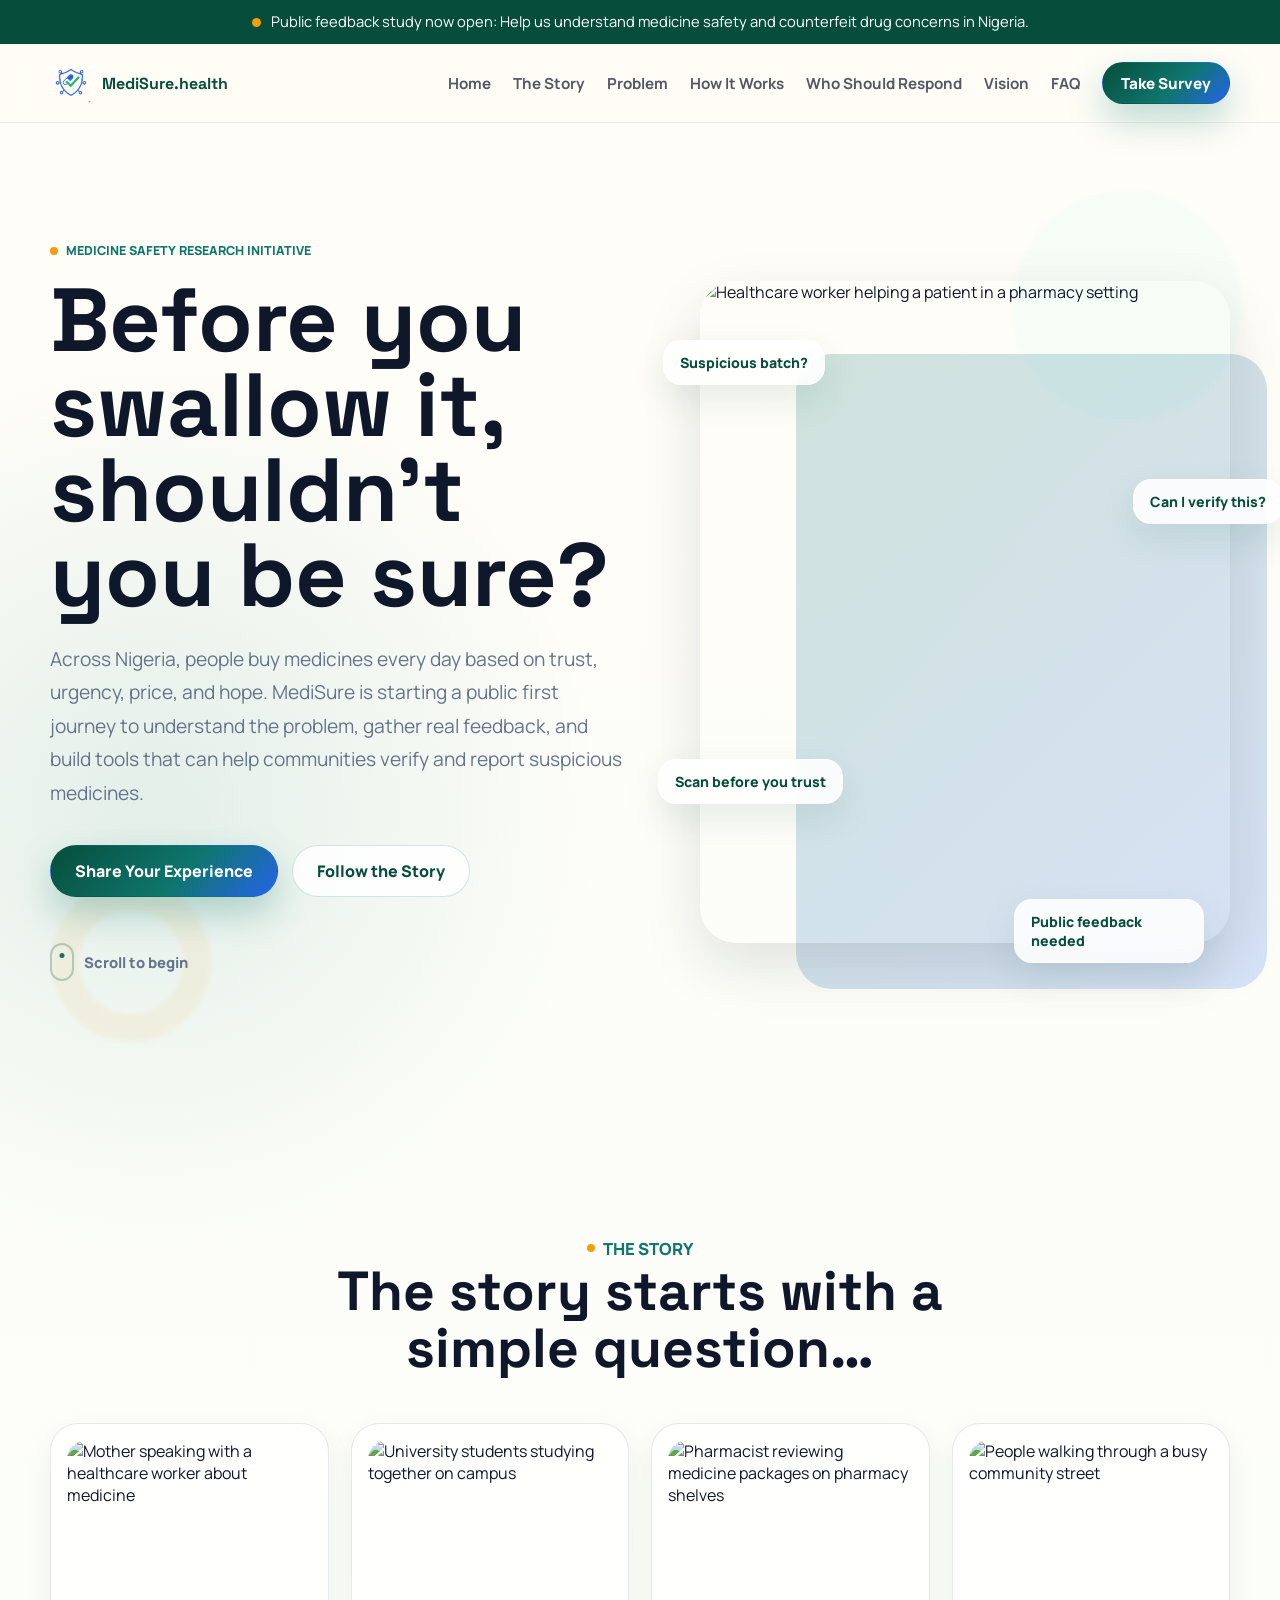
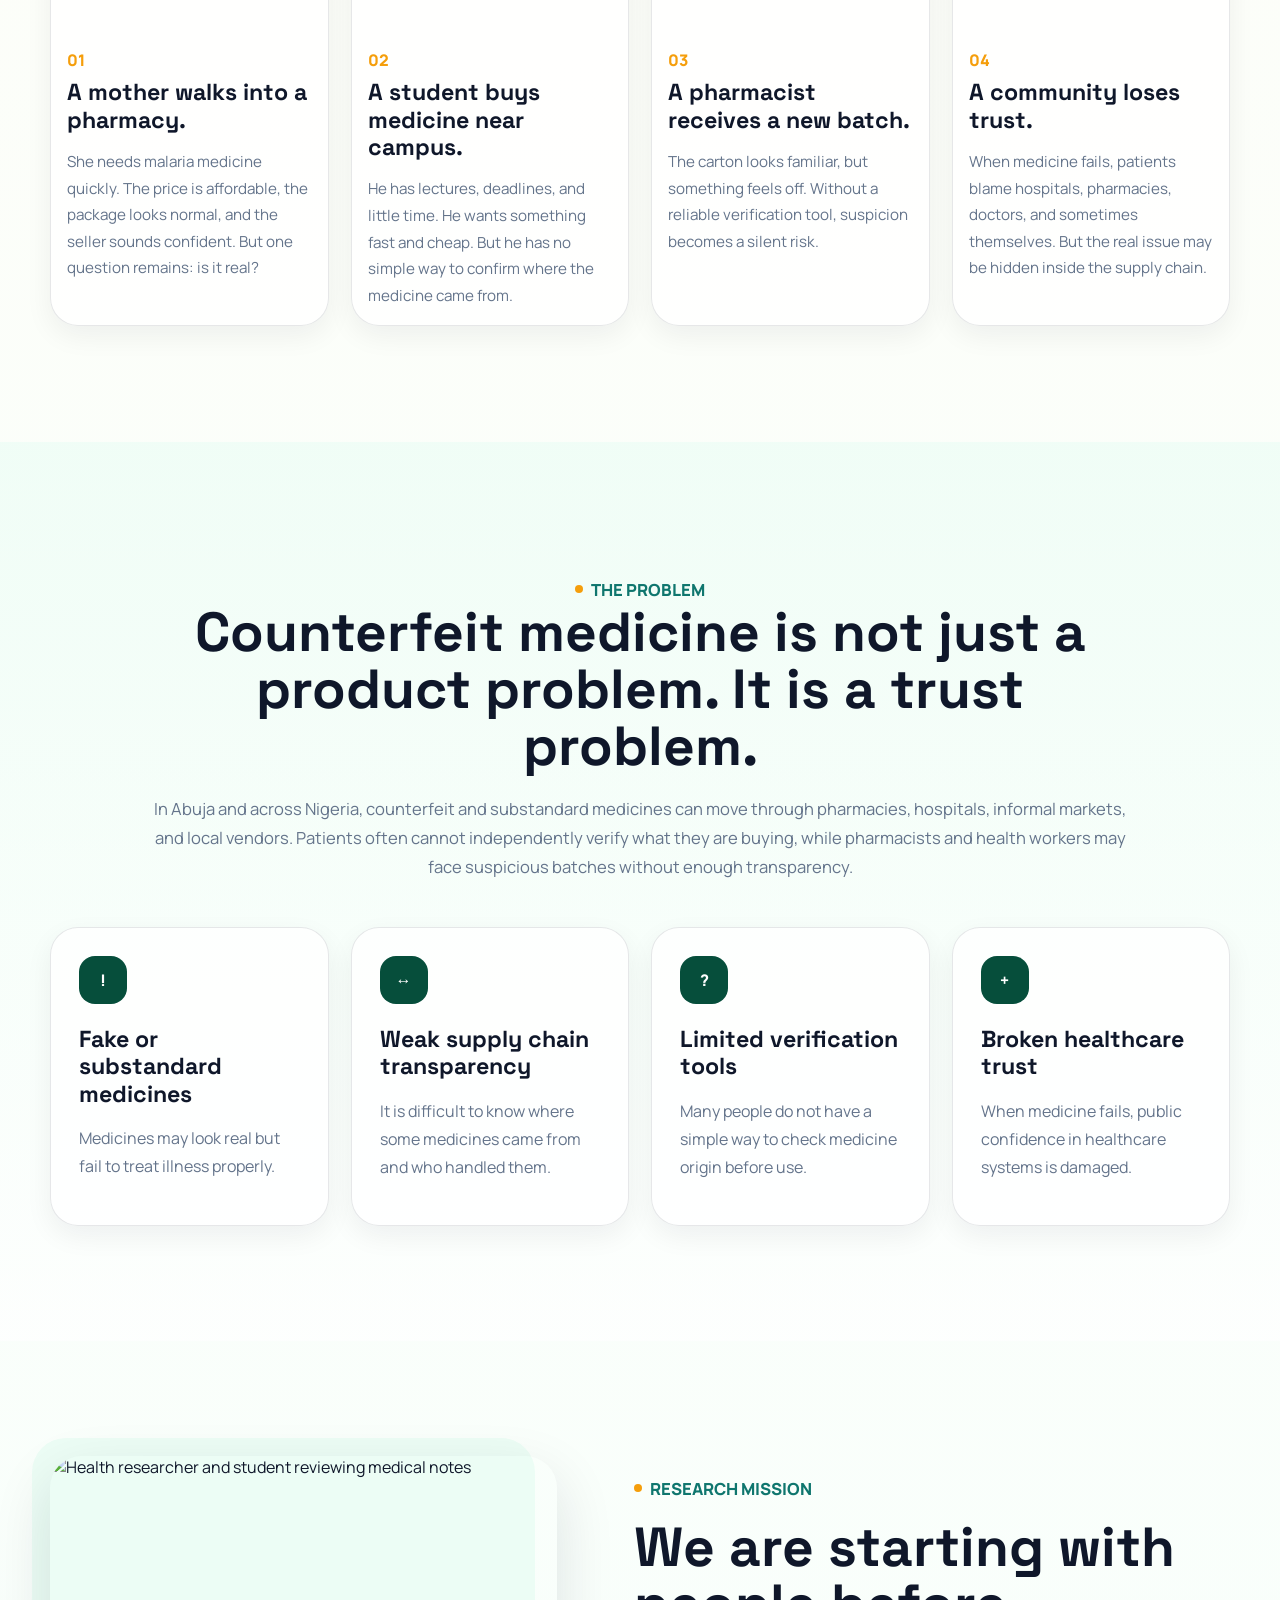
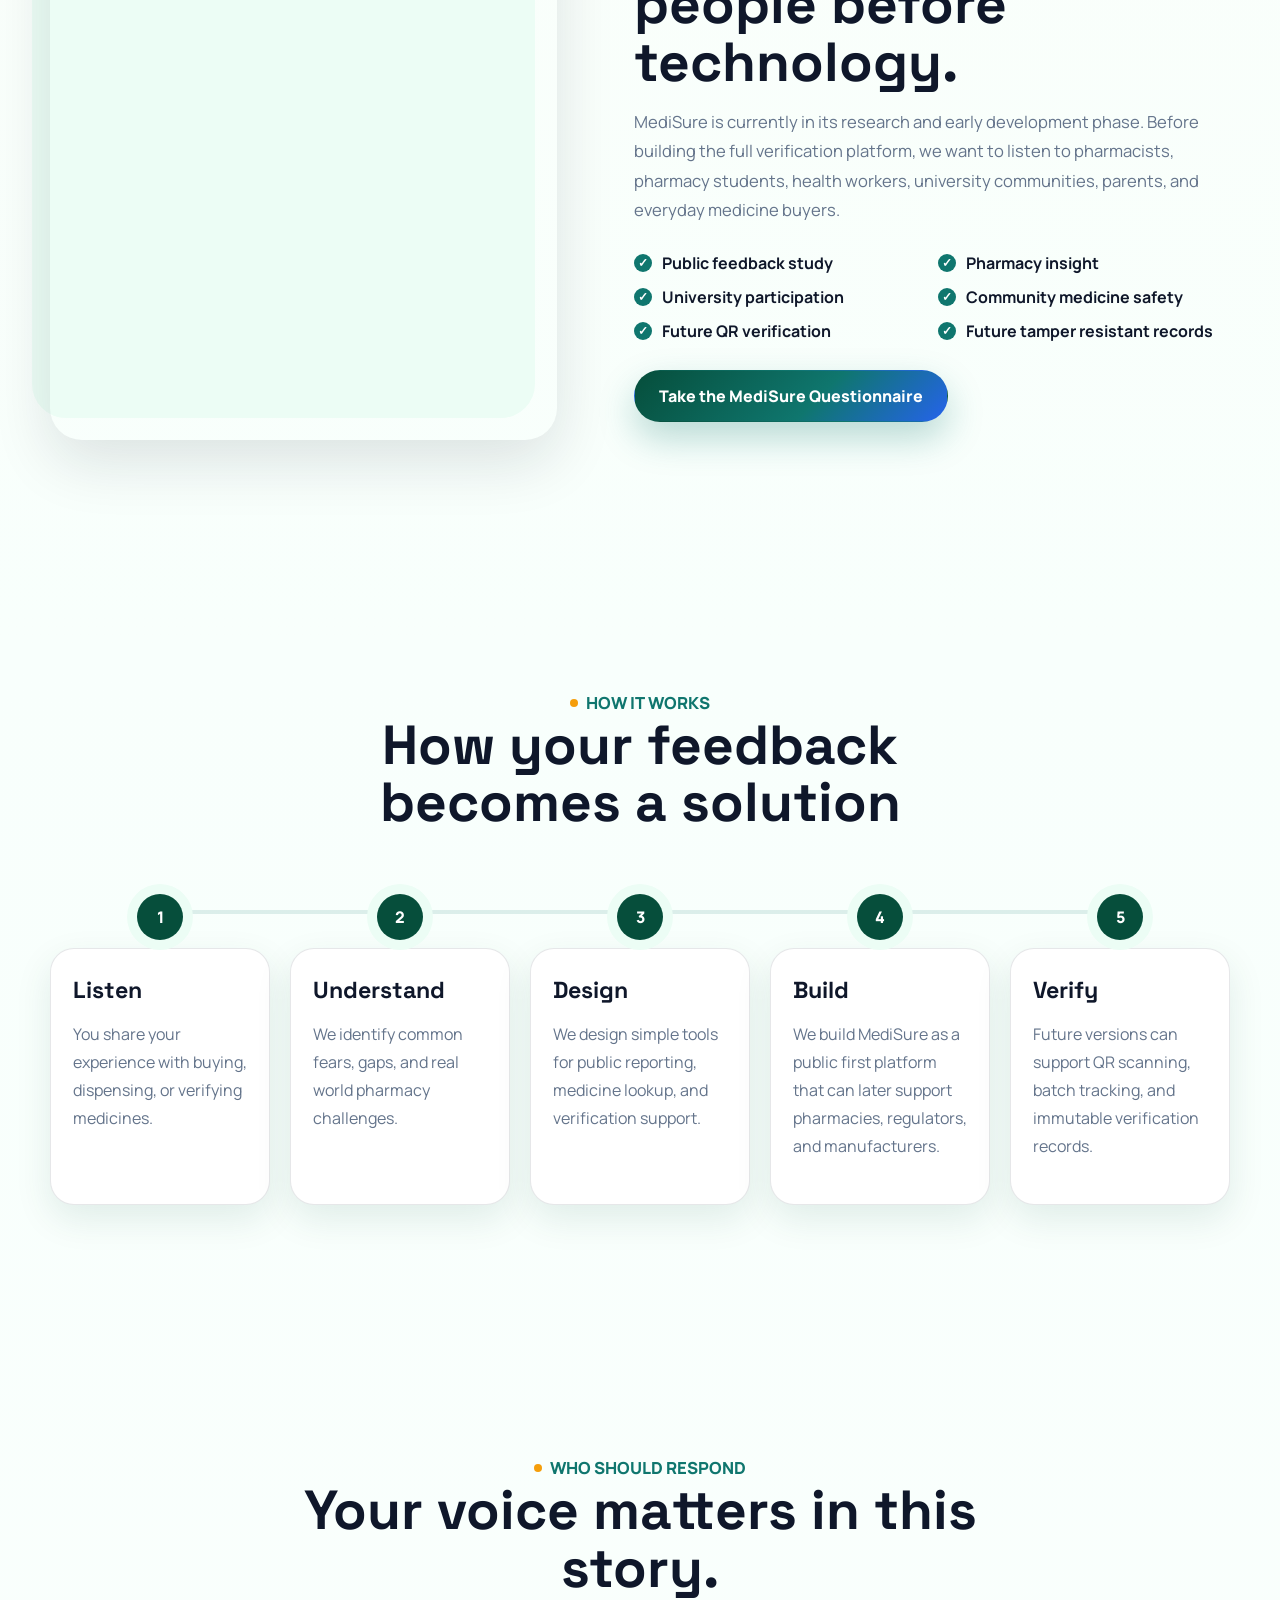
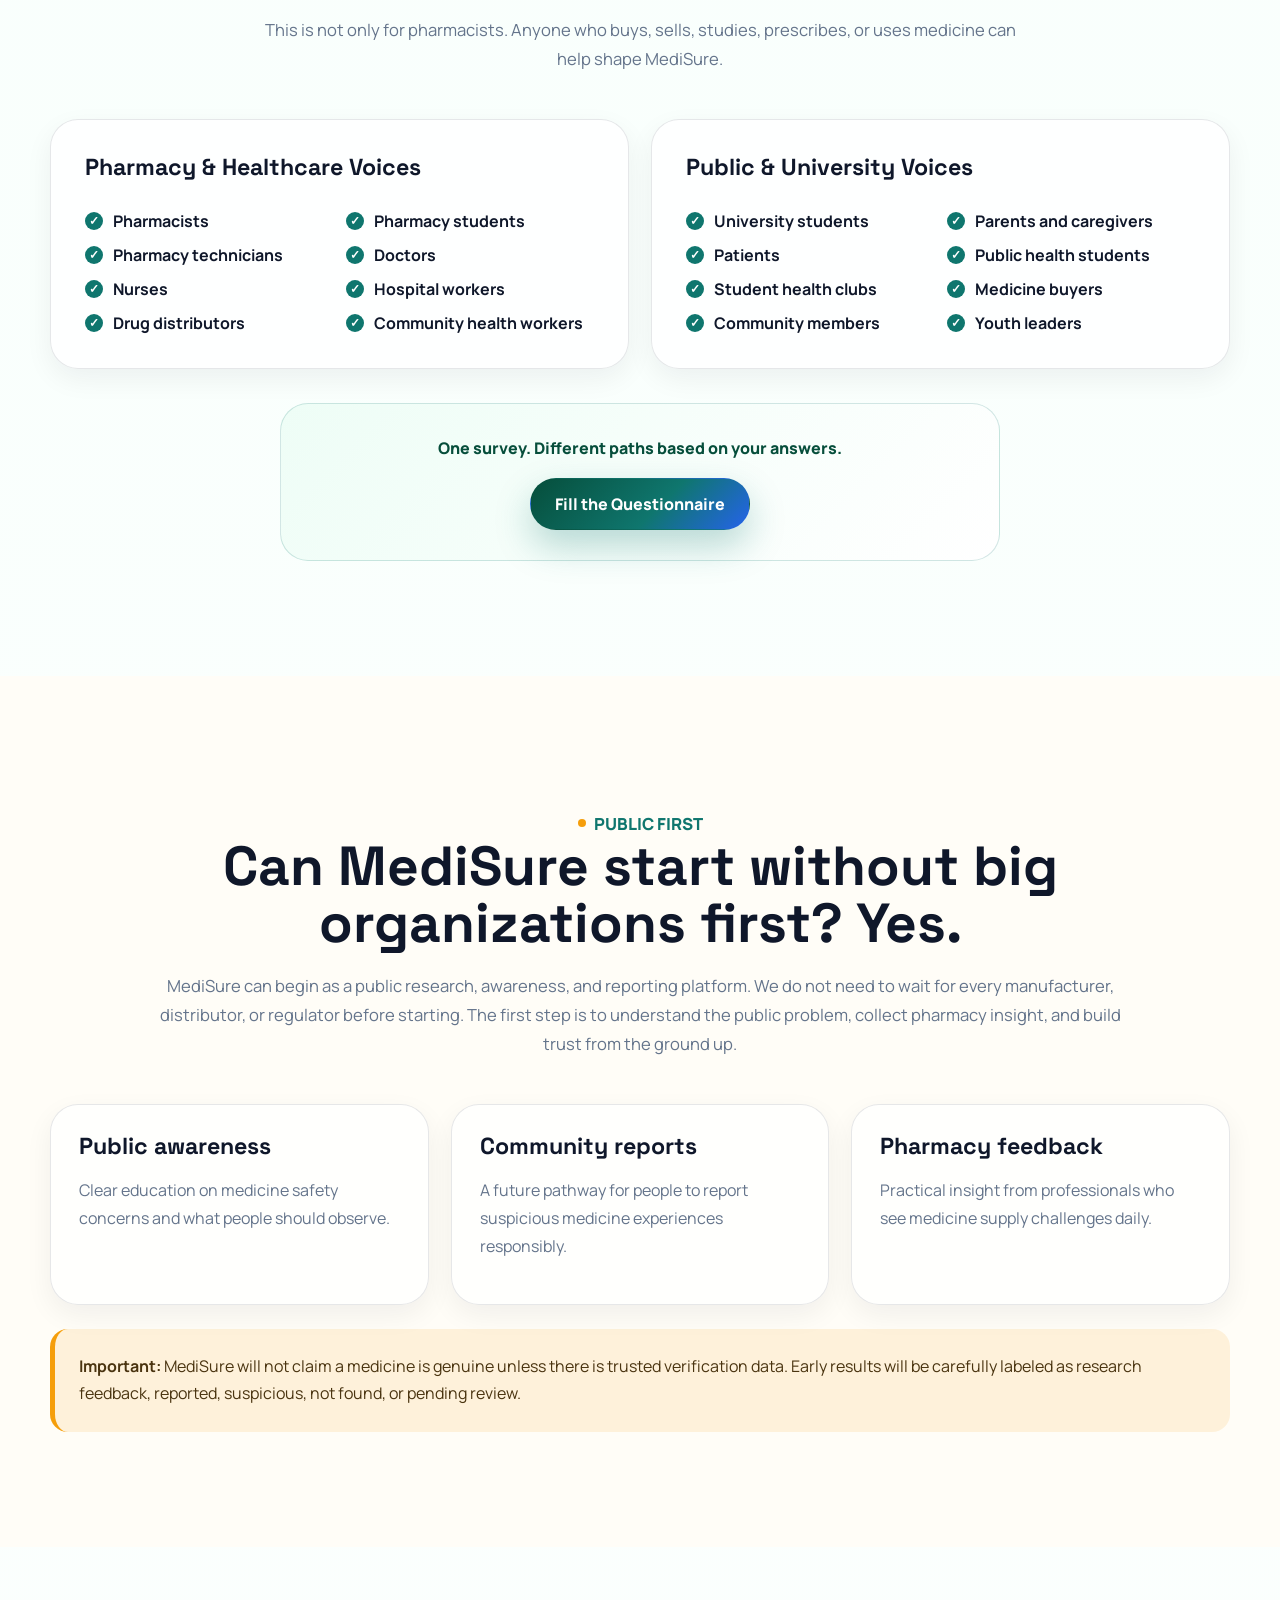
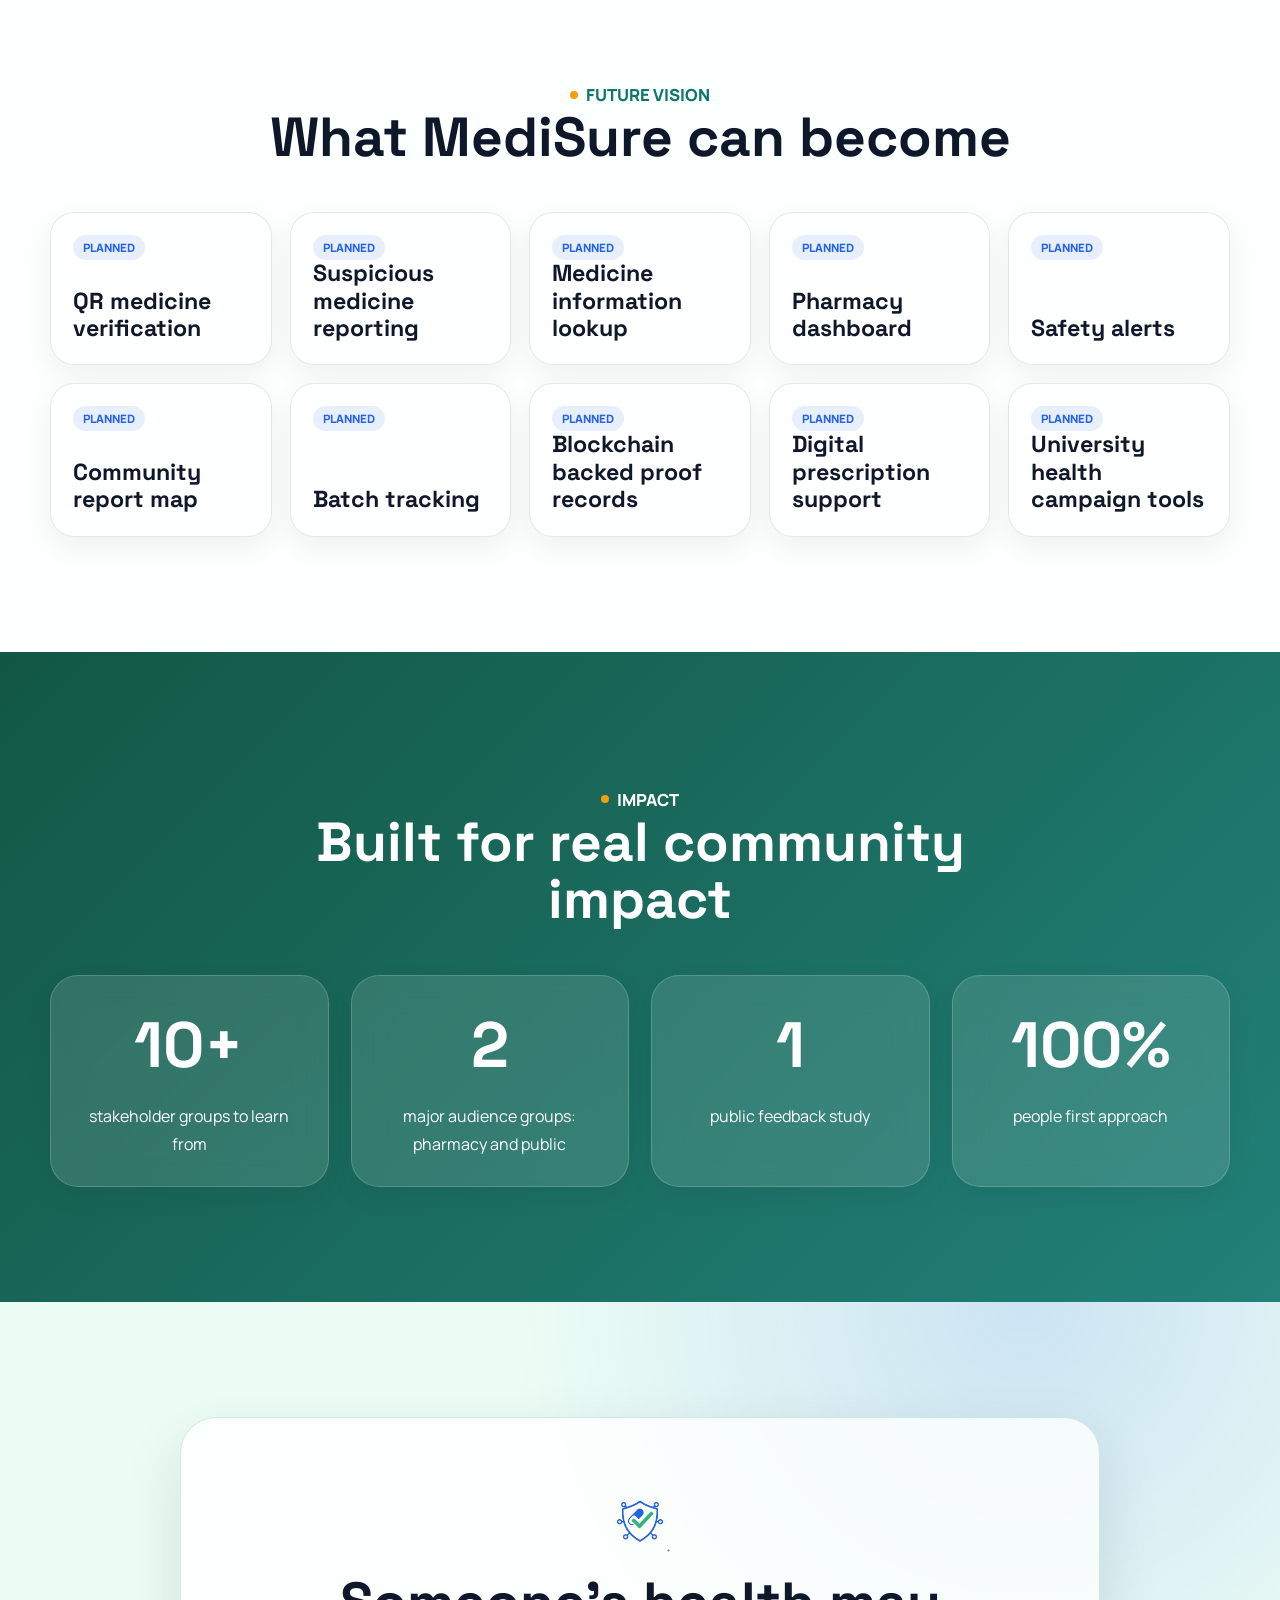
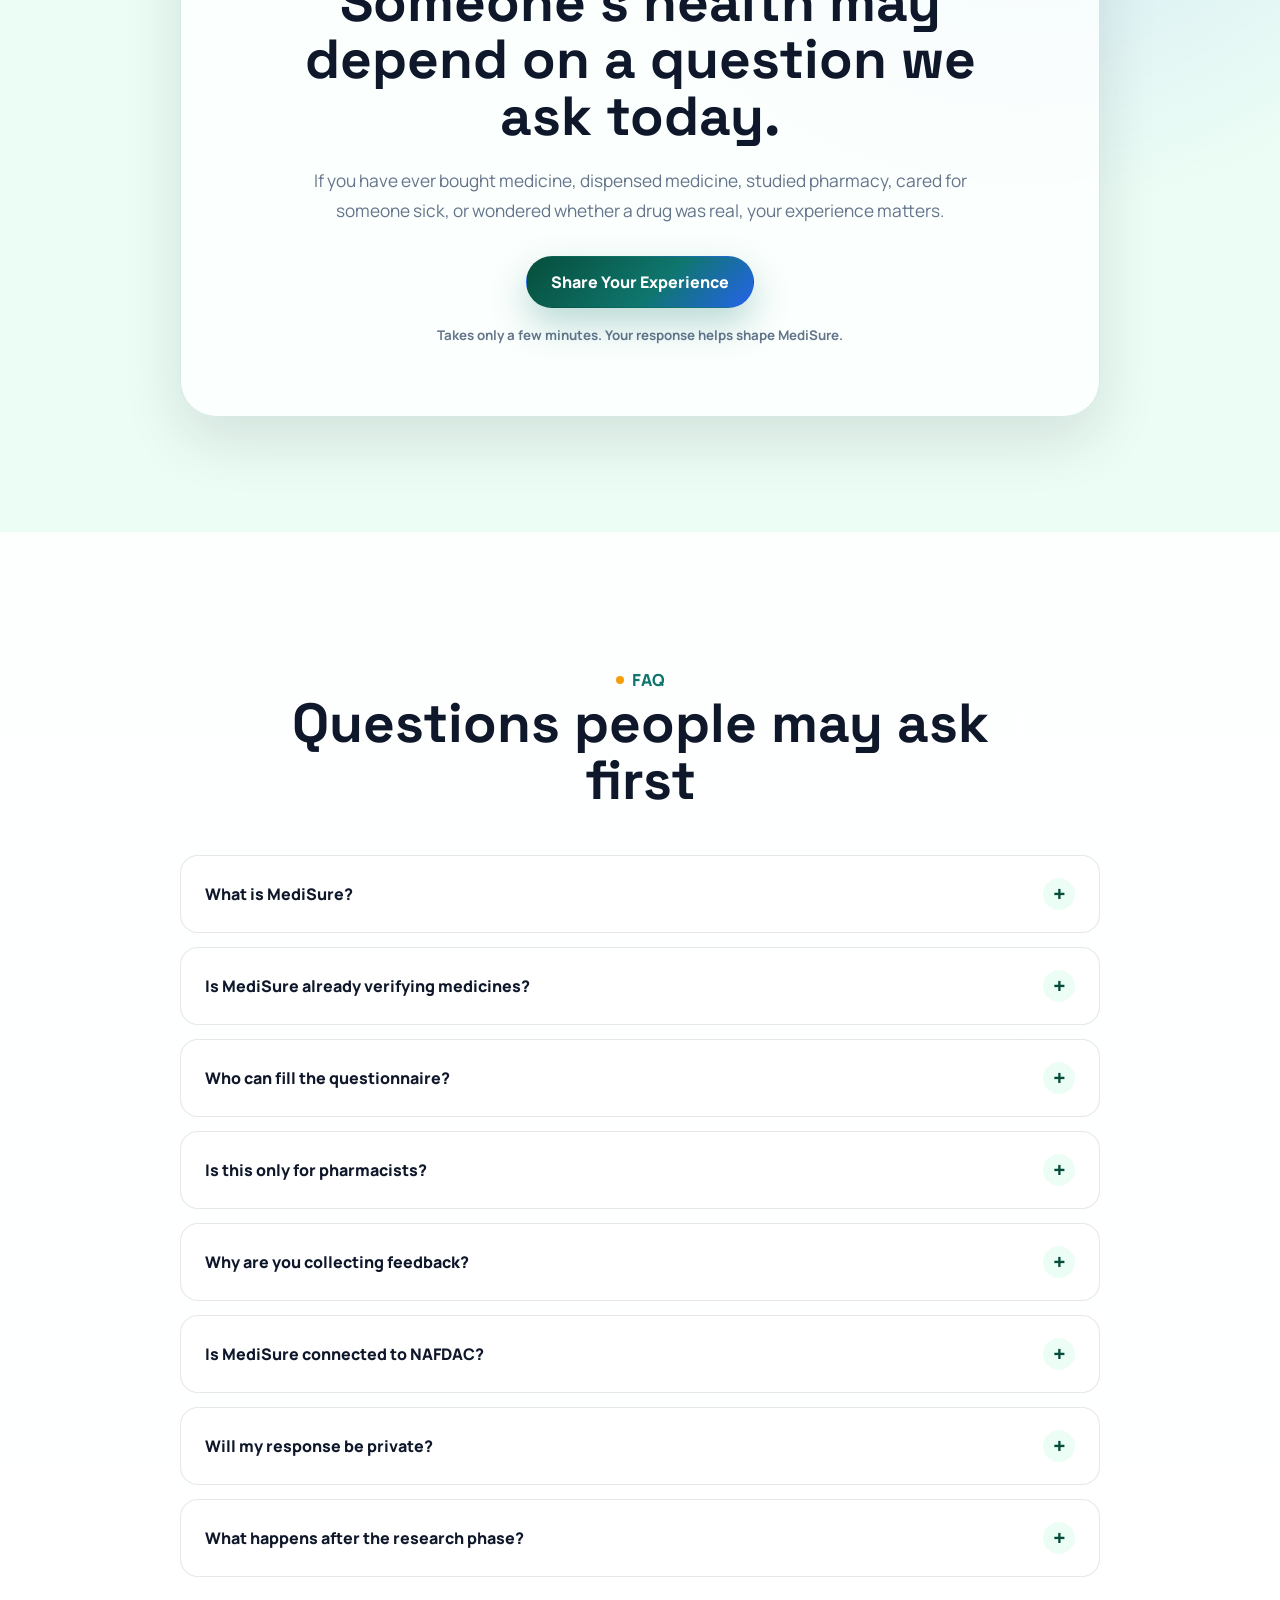
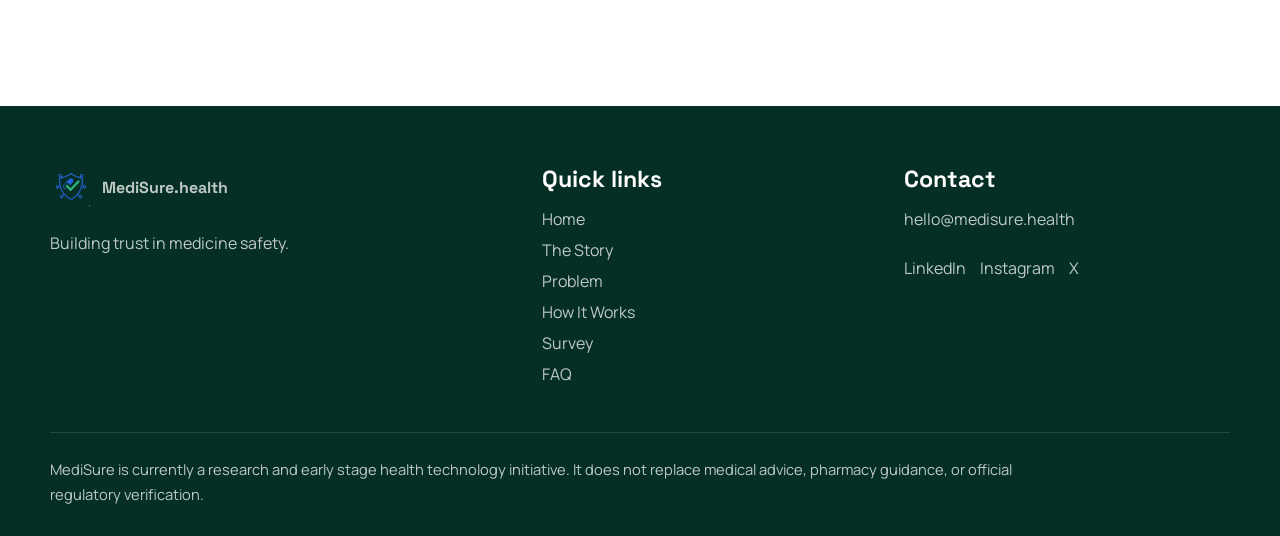
==== index.html @ 9adb4cfa "Add initial JavaScript and CSS files for site functionality and styling - Implement preloader functi" ====
<!DOCTYPE html>
<html lang="en">
<head>
  <meta charset="UTF-8">
  <meta name="viewport" content="width=device-width, initial-scale=1.0">
  <meta name="description" content="MediSure is a Nigerian medicine safety initiative collecting public and pharmacy feedback to support future counterfeit medicine reporting, QR verification, and trusted medicine transparency.">
  <meta name="keywords" content="MediSure, medicine safety Nigeria, counterfeit medicine, pharmacy feedback, QR verification, public health, Abuja healthcare">
  <meta name="author" content="MediSure.health">
  <meta name="theme-color" content="#064E3B">
  <meta property="og:title" content="MediSure.health | Building Trust in Medicine Safety in Nigeria">
  <meta property="og:description" content="A Nigerian medicine safety initiative starting with public feedback, pharmacy insight, and research for future verification tools.">
  <meta property="og:type" content="website">
  <meta property="og:image" content="assets/images/logo.png">
  <meta name="twitter:card" content="summary_large_image">
  <meta name="twitter:title" content="MediSure.health | Building Trust in Medicine Safety in Nigeria">
  <meta name="twitter:description" content="Help shape a public first medicine safety and verification initiative for Nigeria.">
  <title>MediSure.health | Building Trust in Medicine Safety in Nigeria</title>
  <link rel="preconnect" href="https://fonts.googleapis.com">
  <link rel="preconnect" href="https://fonts.gstatic.com" crossorigin>
  <link href="https://fonts.googleapis.com/css2?family=Manrope:wght@400;500;600;700;800&family=Space+Grotesk:wght@500;600;700&display=swap" rel="stylesheet">
  <link rel="stylesheet" href="style.css">
  <link rel="icon" href="assets/images/logo.png" type="image/x-icon">
</head>
<body>
  <div class="preloader" id="preloader" aria-hidden="true">
    <div class="preloader__mark">
      <span></span>
    </div>
    <strong>MediSure.health</strong>
    <p>Building trust in medicine safety</p>
  </div>

  <div class="announcement">
    <span class="announcement__dot" aria-hidden="true"></span>
    <p>Public feedback study now open: Help us understand medicine safety and counterfeit drug concerns in Nigeria.</p>
  </div>

  <header class="site-header" id="siteHeader">
    <nav class="navbar" aria-label="Main navigation">
      <a class="brand" href="#home" aria-label="MediSure.health home">
        <img src="assets/images/logo.png" alt="MediSure.health logo">
        <span>MediSure.health</span>
      </a>

      <button class="menu-toggle" id="menuToggle" aria-label="Open navigation menu" aria-expanded="false" aria-controls="navMenu">
        <span></span>
        <span></span>
        <span></span>
      </button>

      <div class="nav-menu" id="navMenu">
        <a href="#home">Home</a>
        <a href="#story">The Story</a>
        <a href="#problem">Problem</a>
        <a href="#how">How It Works</a>
        <a href="#respond">Who Should Respond</a>
        <a href="#vision">Vision</a>
        <a href="#faq">FAQ</a>
        <a class="btn btn--small btn--primary survey-link" href="#">Take Survey</a>
      </div>
    </nav>
  </header>

  <main>
    <section class="hero section" id="home">
      <div class="shape shape--one"></div>
      <div class="shape shape--two"></div>
      <div class="container hero__grid">
        <div class="hero__content">
          <p class="eyebrow reveal">Medicine safety research initiative</p>
          <h1 class="reveal">Before you swallow it, shouldn’t you be sure?</h1>
          <p class="hero__lead reveal">Across Nigeria, people buy medicines every day based on trust, urgency, price, and hope. MediSure is starting a public first journey to understand the problem, gather real feedback, and build tools that can help communities verify and report suspicious medicines.</p>
          <div class="hero__actions reveal">
            <a class="btn btn--primary survey-link" href="#">Share Your Experience</a>
            <a class="btn btn--secondary" href="#story">Follow the Story</a>
          </div>
          <a class="scroll-cue" href="#story" aria-label="Scroll to the story section">
            <span></span>
            Scroll to begin
          </a>
        </div>

        <div class="hero__visual reveal">
          <img src="https://images.unsplash.com/photo-1576091160550-2173dba999ef?auto=format&fit=crop&w=1100&q=80" alt="Healthcare worker helping a patient in a pharmacy setting">
          <div class="float-card float-card--one">Suspicious batch?</div>
          <div class="float-card float-card--two">Can I verify this?</div>
          <div class="float-card float-card--three">Scan before you trust</div>
          <div class="float-card float-card--four">Public feedback needed</div>
        </div>
      </div>
    </section>

    <section class="story section" id="story">
      <div class="container">
        <div class="section-heading reveal">
          <p class="eyebrow">The Story</p>
          <h2>The story starts with a simple question…</h2>
        </div>
        <div class="story-grid">
          <article class="story-card reveal">
            <img src="https://images.unsplash.com/photo-1584515933487-779824d29309?auto=format&fit=crop&w=600&q=80" alt="Mother speaking with a healthcare worker about medicine">
            <span>01</span>
            <h3>A mother walks into a pharmacy.</h3>
            <p>She needs malaria medicine quickly. The price is affordable, the package looks normal, and the seller sounds confident. But one question remains: is it real?</p>
          </article>
          <article class="story-card reveal">
            <img src="https://images.unsplash.com/photo-1523240795612-9a054b0db644?auto=format&fit=crop&w=600&q=80" alt="University students studying together on campus">
            <span>02</span>
            <h3>A student buys medicine near campus.</h3>
            <p>He has lectures, deadlines, and little time. He wants something fast and cheap. But he has no simple way to confirm where the medicine came from.</p>
          </article>
          <article class="story-card reveal">
            <img src="https://images.unsplash.com/photo-1563213126-a4273aed2016?auto=format&fit=crop&w=600&q=80" alt="Pharmacist reviewing medicine packages on pharmacy shelves">
            <span>03</span>
            <h3>A pharmacist receives a new batch.</h3>
            <p>The carton looks familiar, but something feels off. Without a reliable verification tool, suspicion becomes a silent risk.</p>
          </article>
          <article class="story-card reveal">
            <img src="https://images.unsplash.com/photo-1488521787991-ed7bbaae773c?auto=format&fit=crop&w=600&q=80" alt="People walking through a busy community street">
            <span>04</span>
            <h3>A community loses trust.</h3>
            <p>When medicine fails, patients blame hospitals, pharmacies, doctors, and sometimes themselves. But the real issue may be hidden inside the supply chain.</p>
          </article>
        </div>
      </div>
    </section>

    <section class="problem section" id="problem">
      <div class="container">
        <div class="section-heading section-heading--wide reveal">
          <p class="eyebrow">The Problem</p>
          <h2>Counterfeit medicine is not just a product problem. It is a trust problem.</h2>
          <p>In Abuja and across Nigeria, counterfeit and substandard medicines can move through pharmacies, hospitals, informal markets, and local vendors. Patients often cannot independently verify what they are buying, while pharmacists and health workers may face suspicious batches without enough transparency.</p>
        </div>
        <div class="problem-grid">
          <article class="problem-card reveal">
            <div class="icon">!</div>
            <h3>Fake or substandard medicines</h3>
            <p>Medicines may look real but fail to treat illness properly.</p>
          </article>
          <article class="problem-card reveal">
            <div class="icon">↔</div>
            <h3>Weak supply chain transparency</h3>
            <p>It is difficult to know where some medicines came from and who handled them.</p>
          </article>
          <article class="problem-card reveal">
            <div class="icon">?</div>
            <h3>Limited verification tools</h3>
            <p>Many people do not have a simple way to check medicine origin before use.</p>
          </article>
          <article class="problem-card reveal">
            <div class="icon">+</div>
            <h3>Broken healthcare trust</h3>
            <p>When medicine fails, public confidence in healthcare systems is damaged.</p>
          </article>
        </div>
      </div>
    </section>

    <section class="mission section">
      <div class="container split">
        <div class="split__image reveal">
          <img src="https://images.unsplash.com/photo-1559757175-0eb30cd8c063?auto=format&fit=crop&w=1000&q=80" alt="Health researcher and student reviewing medical notes">
        </div>
        <div class="split__content reveal">
          <p class="eyebrow">Research Mission</p>
          <h2>We are starting with people before technology.</h2>
          <p>MediSure is currently in its research and early development phase. Before building the full verification platform, we want to listen to pharmacists, pharmacy students, health workers, university communities, parents, and everyday medicine buyers.</p>
          <ul class="check-list">
            <li>Public feedback study</li>
            <li>Pharmacy insight</li>
            <li>University participation</li>
            <li>Community medicine safety</li>
            <li>Future QR verification</li>
            <li>Future tamper resistant records</li>
          </ul>
          <a class="btn btn--primary survey-link" href="#">Take the MediSure Questionnaire</a>
        </div>
      </div>
    </section>

    <section class="journey section" id="how">
      <div class="container">
        <div class="section-heading reveal">
          <p class="eyebrow">How It Works</p>
          <h2>How your feedback becomes a solution</h2>
        </div>
        <div class="timeline" id="timeline">
          <div class="timeline__line"><span id="timelineProgress"></span></div>
          <article class="timeline-item reveal">
            <span>1</span>
            <h3>Listen</h3>
            <p>You share your experience with buying, dispensing, or verifying medicines.</p>
          </article>
          <article class="timeline-item reveal">
            <span>2</span>
            <h3>Understand</h3>
            <p>We identify common fears, gaps, and real world pharmacy challenges.</p>
          </article>
          <article class="timeline-item reveal">
            <span>3</span>
            <h3>Design</h3>
            <p>We design simple tools for public reporting, medicine lookup, and verification support.</p>
          </article>
          <article class="timeline-item reveal">
            <span>4</span>
            <h3>Build</h3>
            <p>We build MediSure as a public first platform that can later support pharmacies, regulators, and manufacturers.</p>
          </article>
          <article class="timeline-item reveal">
            <span>5</span>
            <h3>Verify</h3>
            <p>Future versions can support QR scanning, batch tracking, and immutable verification records.</p>
          </article>
        </div>
      </div>
    </section>

    <section class="respond section" id="respond">
      <div class="container">
        <div class="section-heading reveal">
          <p class="eyebrow">Who Should Respond</p>
          <h2>Your voice matters in this story.</h2>
          <p>This is not only for pharmacists. Anyone who buys, sells, studies, prescribes, or uses medicine can help shape MediSure.</p>
        </div>
        <div class="respond-grid">
          <article class="voice-card reveal">
            <h3>Pharmacy & Healthcare Voices</h3>
            <ul>
              <li>Pharmacists</li>
              <li>Pharmacy students</li>
              <li>Pharmacy technicians</li>
              <li>Doctors</li>
              <li>Nurses</li>
              <li>Hospital workers</li>
              <li>Drug distributors</li>
              <li>Community health workers</li>
            </ul>
          </article>
          <article class="voice-card reveal">
            <h3>Public & University Voices</h3>
            <ul>
              <li>University students</li>
              <li>Parents and caregivers</li>
              <li>Patients</li>
              <li>Public health students</li>
              <li>Student health clubs</li>
              <li>Medicine buyers</li>
              <li>Community members</li>
              <li>Youth leaders</li>
            </ul>
          </article>
        </div>
        <div class="center-cta reveal">
          <p>One survey. Different paths based on your answers.</p>
          <a class="btn btn--primary survey-link" href="#">Fill the Questionnaire</a>
        </div>
      </div>
    </section>

    <section class="public-first section">
      <div class="container">
        <div class="section-heading section-heading--wide reveal">
          <p class="eyebrow">Public First</p>
          <h2>Can MediSure start without big organizations first? Yes.</h2>
          <p>MediSure can begin as a public research, awareness, and reporting platform. We do not need to wait for every manufacturer, distributor, or regulator before starting. The first step is to understand the public problem, collect pharmacy insight, and build trust from the ground up.</p>
        </div>
        <div class="public-grid">
          <article class="mini-card reveal">
            <h3>Public awareness</h3>
            <p>Clear education on medicine safety concerns and what people should observe.</p>
          </article>
          <article class="mini-card reveal">
            <h3>Community reports</h3>
            <p>A future pathway for people to report suspicious medicine experiences responsibly.</p>
          </article>
          <article class="mini-card reveal">
            <h3>Pharmacy feedback</h3>
            <p>Practical insight from professionals who see medicine supply challenges daily.</p>
          </article>
        </div>
        <aside class="note-box reveal">
          <strong>Important:</strong> MediSure will not claim a medicine is genuine unless there is trusted verification data. Early results will be carefully labeled as research feedback, reported, suspicious, not found, or pending review.
        </aside>
      </div>
    </section>

    <section class="vision section" id="vision">
      <div class="container">
        <div class="section-heading reveal">
          <p class="eyebrow">Future Vision</p>
          <h2>What MediSure can become</h2>
        </div>
        <div class="feature-grid">
          <article class="feature-card reveal"><span>planned</span><h3>QR medicine verification</h3></article>
          <article class="feature-card reveal"><span>planned</span><h3>Suspicious medicine reporting</h3></article>
          <article class="feature-card reveal"><span>planned</span><h3>Medicine information lookup</h3></article>
          <article class="feature-card reveal"><span>planned</span><h3>Pharmacy dashboard</h3></article>
          <article class="feature-card reveal"><span>planned</span><h3>Safety alerts</h3></article>
          <article class="feature-card reveal"><span>planned</span><h3>Community report map</h3></article>
          <article class="feature-card reveal"><span>planned</span><h3>Batch tracking</h3></article>
          <article class="feature-card reveal"><span>planned</span><h3>Blockchain backed proof records</h3></article>
          <article class="feature-card reveal"><span>planned</span><h3>Digital prescription support</h3></article>
          <article class="feature-card reveal"><span>planned</span><h3>University health campaign tools</h3></article>
        </div>
      </div>
    </section>

    <section class="stats section">
      <div class="container">
        <div class="section-heading reveal">
          <p class="eyebrow">Impact</p>
          <h2>Built for real community impact</h2>
        </div>
        <div class="stats-grid" id="stats">
          <article class="stat-card reveal"><strong data-count="10" data-suffix="+">0</strong><p>stakeholder groups to learn from</p></article>
          <article class="stat-card reveal"><strong data-count="2">0</strong><p>major audience groups: pharmacy and public</p></article>
          <article class="stat-card reveal"><strong data-count="1">0</strong><p>public feedback study</p></article>
          <article class="stat-card reveal"><strong data-count="100" data-suffix="%">0</strong><p>people first approach</p></article>
        </div>
      </div>
    </section>

    <section class="main-cta section">
      <div class="container cta-panel reveal">
        <img src="assets/images/logo.png" alt="MediSure.health logo">
        <h2>Someone’s health may depend on a question we ask today.</h2>
        <p>If you have ever bought medicine, dispensed medicine, studied pharmacy, cared for someone sick, or wondered whether a drug was real, your experience matters.</p>
        <a class="btn btn--primary btn--glow survey-link" href="#">Share Your Experience</a>
        <small>Takes only a few minutes. Your response helps shape MediSure.</small>
      </div>
    </section>

    <section class="faq section" id="faq">
      <div class="container">
        <div class="section-heading reveal">
          <p class="eyebrow">FAQ</p>
          <h2>Questions people may ask first</h2>
        </div>
        <div class="accordion">
          <article class="faq-item reveal">
            <button aria-expanded="false">What is MediSure?</button>
            <div class="faq-panel"><p>MediSure is a Nigerian medicine safety and verification initiative focused on reducing counterfeit medicine risks through public feedback, reporting, and future verification tools.</p></div>
          </article>
          <article class="faq-item reveal">
            <button aria-expanded="false">Is MediSure already verifying medicines?</button>
            <div class="faq-panel"><p>Not yet. MediSure is currently in research and early development. The goal is to understand the real problem first, then build practical verification tools.</p></div>
          </article>
          <article class="faq-item reveal">
            <button aria-expanded="false">Who can fill the questionnaire?</button>
            <div class="faq-panel"><p>Pharmacists, pharmacy students, healthcare workers, university students, parents, patients, medicine buyers, and members of the public.</p></div>
          </article>
          <article class="faq-item reveal">
            <button aria-expanded="false">Is this only for pharmacists?</button>
            <div class="faq-panel"><p>No. Counterfeit medicine affects everyone, so both professional and public voices are important.</p></div>
          </article>
          <article class="faq-item reveal">
            <button aria-expanded="false">Why are you collecting feedback?</button>
            <div class="faq-panel"><p>Feedback helps us understand how people currently buy, verify, trust, or suspect medicines. This helps us build a solution that fits real behavior.</p></div>
          </article>
          <article class="faq-item reveal">
            <button aria-expanded="false">Is MediSure connected to NAFDAC?</button>
            <div class="faq-panel"><p>No official partnership is being claimed. For now, MediSure is presented as an independent research and early stage health technology initiative.</p></div>
          </article>
          <article class="faq-item reveal">
            <button aria-expanded="false">Will my response be private?</button>
            <div class="faq-panel"><p>Responses will be used for research and product development. The form should avoid collecting unnecessary sensitive information.</p></div>
          </article>
          <article class="faq-item reveal">
            <button aria-expanded="false">What happens after the research phase?</button>
            <div class="faq-panel"><p>MediSure will use the feedback to design and build public reporting, medicine lookup, QR verification, pharmacy tools, and future tamper resistant verification records.</p></div>
          </article>
        </div>
      </div>
    </section>
  </main>

  <footer class="footer">
    <div class="container footer__grid">
      <div>
        <a class="brand brand--footer" href="#home">
          <img src="assets/images/logo.png" alt="MediSure.health logo">
          <span>MediSure.health</span>
        </a>
        <p>Building trust in medicine safety.</p>
      </div>
      <div>
        <h3>Quick links</h3>
        <a href="#home">Home</a>
        <a href="#story">The Story</a>
        <a href="#problem">Problem</a>
        <a href="#how">How It Works</a>
        <a class="survey-link" href="#">Survey</a>
        <a href="#faq">FAQ</a>
      </div>
      <div>
        <h3>Contact</h3>
        <a href="mailto:hello@medisure.health">hello@medisure.health</a>
        <div class="socials" aria-label="Social links">
          <a href="#" aria-label="LinkedIn">LinkedIn</a>
          <a href="#" aria-label="Instagram">Instagram</a>
          <a href="#" aria-label="X">X</a>
        </div>
      </div>
    </div>
    <div class="container footer__bottom">
      <p>MediSure is currently a research and early stage health technology initiative. It does not replace medical advice, pharmacy guidance, or official regulatory verification.</p>
    </div>
  </footer>

  <script src="script.js"></script>
</body>
</html>
---- style.css ----
:root {
  --green: #064E3B;
  --teal: #0F766E;
  --blue: #2563EB;
  --mint: #ECFDF5;
  --cream: #FFFDF7;
  --text: #0F172A;
  --gray: #64748B;
  --amber: #F59E0B;
  --red: #DC2626;
  --white: #FFFFFF;
  --line: rgba(15, 23, 42, 0.1);
  --shadow: 0 22px 60px rgba(15, 23, 42, 0.12);
  --shadow-soft: 0 14px 36px rgba(6, 78, 59, 0.1);
  --radius: 28px;
  --radius-md: 18px;
  --max: 1180px;
  --section: clamp(72px, 9vw, 124px);
  --ease: 220ms ease;
}

* {
  box-sizing: border-box;
}

html {
  scroll-behavior: smooth;
}

body {
  margin: 0;
  font-family: "Manrope", Arial, sans-serif;
  color: var(--text);
  background:
    radial-gradient(circle at 12% 8%, rgba(15, 118, 110, 0.11), transparent 28rem),
    linear-gradient(180deg, var(--cream), #f8fffc 38%, var(--white));
  overflow-x: hidden;
}

body.menu-open {
  overflow: hidden;
}

img {
  display: block;
  max-width: 100%;
}

a {
  color: inherit;
  text-decoration: none;
}

p {
  color: var(--gray);
  line-height: 1.75;
}

h1,
h2,
h3 {
  margin: 0;
  font-family: "Space Grotesk", Arial, sans-serif;
  color: var(--text);
  letter-spacing: 0;
}

h1 {
  font-size: clamp(2.7rem, 7vw, 6.8rem);
  line-height: 0.95;
}

h2 {
  font-size: clamp(2rem, 4.3vw, 4.35rem);
  line-height: 1.04;
}

h3 {
  font-size: clamp(1.15rem, 2vw, 1.45rem);
  line-height: 1.18;
}

.container {
  width: min(calc(100% - 40px), var(--max));
  margin: 0 auto;
}

.section {
  position: relative;
  padding: var(--section) 0;
}

.preloader {
  position: fixed;
  inset: 0;
  z-index: 1000;
  display: grid;
  place-content: center;
  gap: 14px;
  text-align: center;
  color: var(--white);
  background: radial-gradient(circle at center, #0f766e, var(--green) 68%);
  transition: opacity 500ms ease, visibility 500ms ease;
}

.preloader.is-hidden {
  opacity: 0;
  visibility: hidden;
}

.preloader strong {
  font-family: "Space Grotesk", Arial, sans-serif;
  font-size: 1.7rem;
}

.preloader p {
  margin: 0;
  color: rgba(255, 255, 255, 0.78);
}

.preloader__mark {
  width: 74px;
  height: 74px;
  margin: 0 auto;
  display: grid;
  place-items: center;
  border: 1px solid rgba(255, 255, 255, 0.38);
  border-radius: 24px;
  animation: pulseShield 1.4s infinite;
}

.preloader__mark span,
.preloader__mark span::before {
  display: block;
  width: 34px;
  height: 10px;
  border-radius: 999px;
  background: var(--white);
  content: "";
}

.preloader__mark span::before {
  transform: rotate(90deg);
}

.announcement {
  min-height: 44px;
  display: flex;
  align-items: center;
  justify-content: center;
  gap: 10px;
  padding: 8px 20px;
  text-align: center;
  color: var(--white);
  background: var(--green);
}

.announcement p {
  margin: 0;
  color: var(--white);
  font-size: 0.92rem;
}

.announcement__dot {
  width: 9px;
  height: 9px;
  flex: 0 0 auto;
  border-radius: 50%;
  background: var(--amber);
  box-shadow: 0 0 0 0 rgba(245, 158, 11, 0.75);
  animation: ping 1.8s infinite;
}

.site-header {
  position: sticky;
  top: 0;
  z-index: 100;
  background: rgba(255, 253, 247, 0.78);
  backdrop-filter: blur(18px);
  border-bottom: 1px solid rgba(15, 23, 42, 0.06);
  transition: box-shadow var(--ease), background var(--ease);
}

.site-header.is-scrolled {
  background: rgba(255, 255, 255, 0.92);
  box-shadow: 0 12px 30px rgba(15, 23, 42, 0.08);
}

.navbar {
  width: min(calc(100% - 40px), var(--max));
  min-height: 78px;
  margin: 0 auto;
  display: flex;
  align-items: center;
  justify-content: space-between;
  gap: 20px;
}

.brand {
  display: inline-flex;
  align-items: center;
  gap: 10px;
  font-family: "Space Grotesk", Arial, sans-serif;
  font-weight: 700;
  color: var(--green);
}

.brand img {
  width: 42px;
  height: 42px;
  object-fit: contain;
}

.nav-menu {
  display: flex;
  align-items: center;
  gap: 22px;
  font-size: 0.95rem;
  font-weight: 700;
}

.nav-menu a:not(.btn) {
  color: rgba(15, 23, 42, 0.72);
  transition: color var(--ease);
}

.nav-menu a:not(.btn):hover,
.nav-menu a:not(.btn):focus {
  color: var(--teal);
}

.menu-toggle {
  display: none;
  width: 46px;
  height: 46px;
  padding: 0;
  border: 1px solid var(--line);
  border-radius: 14px;
  background: var(--white);
  cursor: pointer;
}

.menu-toggle span {
  display: block;
  width: 20px;
  height: 2px;
  margin: 5px auto;
  border-radius: 999px;
  background: var(--green);
  transition: transform var(--ease), opacity var(--ease);
}

.menu-toggle.is-open span:nth-child(1) {
  transform: translateY(7px) rotate(45deg);
}

.menu-toggle.is-open span:nth-child(2) {
  opacity: 0;
}

.menu-toggle.is-open span:nth-child(3) {
  transform: translateY(-7px) rotate(-45deg);
}

.btn {
  position: relative;
  isolation: isolate;
  display: inline-flex;
  align-items: center;
  justify-content: center;
  min-height: 52px;
  padding: 0 24px;
  overflow: hidden;
  border-radius: 999px;
  border: 1px solid transparent;
  font-weight: 800;
  transition: transform var(--ease), box-shadow var(--ease), border-color var(--ease);
}

.btn::after {
  position: absolute;
  inset: 0 auto 0 -80%;
  z-index: -1;
  width: 48%;
  content: "";
  background: linear-gradient(90deg, transparent, rgba(255, 255, 255, 0.38), transparent);
  transform: skewX(-18deg);
  transition: left 600ms ease;
}

.btn:hover {
  transform: translateY(-2px);
}

.btn:hover::after {
  left: 120%;
}

.btn--primary {
  color: var(--white);
  background: linear-gradient(135deg, var(--green), var(--teal) 58%, var(--blue));
  box-shadow: 0 16px 36px rgba(15, 118, 110, 0.28);
}

.btn--secondary {
  color: var(--green);
  background: rgba(255, 255, 255, 0.82);
  border-color: rgba(15, 118, 110, 0.18);
}

.btn--small {
  min-height: 42px;
  padding: 0 18px;
}

.btn--glow {
  animation: glowPulse 2.6s infinite;
}

.eyebrow {
  display: inline-flex;
  align-items: center;
  gap: 8px;
  margin: 0 0 16px;
  color: var(--teal);
  font-weight: 800;
  text-transform: uppercase;
  font-size: 0.78rem;
}

.eyebrow::before {
  width: 8px;
  height: 8px;
  border-radius: 50%;
  background: var(--amber);
  content: "";
}

.hero {
  min-height: calc(100vh - 122px);
  display: flex;
  align-items: center;
  overflow: hidden;
}

.hero__grid {
  display: grid;
  grid-template-columns: minmax(0, 1.04fr) minmax(360px, 0.96fr);
  align-items: center;
  gap: clamp(34px, 6vw, 78px);
}

.hero__lead {
  max-width: 680px;
  margin: 24px 0 0;
  font-size: clamp(1.02rem, 1.7vw, 1.2rem);
}

.hero__actions {
  display: flex;
  flex-wrap: wrap;
  gap: 14px;
  margin-top: 34px;
}

.scroll-cue {
  display: inline-flex;
  align-items: center;
  gap: 10px;
  margin-top: 46px;
  color: var(--gray);
  font-size: 0.92rem;
  font-weight: 800;
}

.scroll-cue span {
  width: 24px;
  height: 38px;
  border: 2px solid rgba(6, 78, 59, 0.25);
  border-radius: 999px;
  position: relative;
}

.scroll-cue span::after {
  position: absolute;
  top: 8px;
  left: 50%;
  width: 5px;
  height: 5px;
  border-radius: 50%;
  background: var(--teal);
  content: "";
  transform: translateX(-50%);
  animation: scrollDot 1.6s infinite;
}

.hero__visual {
  position: relative;
  animation: imageFloat 6s ease-in-out infinite;
}

.hero__visual img {
  width: 100%;
  aspect-ratio: 4 / 5;
  object-fit: cover;
  border-radius: 36px;
  box-shadow: var(--shadow);
}

.hero__visual::before {
  position: absolute;
  inset: 11% -7% -7% 18%;
  z-index: -1;
  border-radius: 36px;
  background: linear-gradient(135deg, rgba(15, 118, 110, 0.2), rgba(37, 99, 235, 0.18));
  content: "";
}

.float-card {
  position: absolute;
  max-width: 190px;
  padding: 12px 16px;
  border: 1px solid rgba(255, 255, 255, 0.72);
  border-radius: 18px;
  background: rgba(255, 255, 255, 0.86);
  box-shadow: var(--shadow-soft);
  backdrop-filter: blur(14px);
  color: var(--green);
  font-size: 0.88rem;
  font-weight: 800;
  animation: miniFloat 5s ease-in-out infinite;
}

.float-card--one { top: 9%; left: -7%; }
.float-card--two { top: 30%; right: -10%; animation-delay: 700ms; }
.float-card--three { bottom: 21%; left: -8%; animation-delay: 1200ms; }
.float-card--four { right: 5%; bottom: -3%; animation-delay: 1700ms; }

.shape {
  position: absolute;
  pointer-events: none;
  border-radius: 999px;
  filter: blur(2px);
  opacity: 0.55;
}

.shape--one {
  width: 230px;
  height: 230px;
  top: 7%;
  right: 3%;
  background: rgba(236, 253, 245, 0.8);
}

.shape--two {
  width: 160px;
  height: 160px;
  left: 4%;
  bottom: 6%;
  border: 28px solid rgba(245, 158, 11, 0.13);
}

.section-heading {
  max-width: 760px;
  margin: 0 auto 46px;
  text-align: center;
}

.section-heading--wide {
  max-width: 980px;
}

.section-heading p {
  margin: 18px auto 0;
  font-size: 1.04rem;
}

.story-grid,
.problem-grid,
.respond-grid,
.public-grid,
.stats-grid {
  display: grid;
  gap: 22px;
}

.story-grid {
  grid-template-columns: repeat(4, 1fr);
}

.story-card,
.problem-card,
.voice-card,
.mini-card,
.feature-card,
.stat-card {
  border: 1px solid var(--line);
  background: rgba(255, 255, 255, 0.78);
  box-shadow: 0 10px 28px rgba(15, 23, 42, 0.06);
  transition: transform var(--ease), box-shadow var(--ease), border-color var(--ease), background var(--ease);
}

.story-card {
  min-height: 100%;
  padding: 16px;
  border-radius: var(--radius);
}

.story-card:hover,
.problem-card:hover,
.voice-card:hover,
.mini-card:hover,
.feature-card:hover {
  transform: translateY(-8px);
  border-color: rgba(15, 118, 110, 0.28);
  box-shadow: 0 22px 52px rgba(15, 118, 110, 0.14);
}

.story-card img {
  width: 100%;
  aspect-ratio: 1 / 0.78;
  object-fit: cover;
  border-radius: 20px;
  margin-bottom: 18px;
}

.story-card span {
  color: var(--amber);
  font-weight: 900;
}

.story-card h3 {
  margin-top: 8px;
}

.story-card p {
  margin-bottom: 0;
  font-size: 0.95rem;
}

.problem {
  background: linear-gradient(180deg, rgba(236, 253, 245, 0.72), rgba(255, 255, 255, 0.64));
}

.problem-grid {
  grid-template-columns: repeat(4, 1fr);
}

.problem-card,
.mini-card,
.stat-card {
  padding: 28px;
  border-radius: var(--radius);
}

.icon {
  width: 48px;
  height: 48px;
  display: grid;
  place-items: center;
  margin-bottom: 22px;
  border-radius: 16px;
  color: var(--white);
  background: var(--green);
  font-weight: 900;
  transition: background var(--ease), transform var(--ease);
}

.problem-card:hover .icon {
  background: var(--blue);
  transform: rotate(-5deg) scale(1.06);
}

.split {
  display: grid;
  grid-template-columns: 0.92fr 1.08fr;
  gap: clamp(30px, 6vw, 82px);
  align-items: center;
}

.split__image {
  position: relative;
}

.split__image::after {
  position: absolute;
  inset: -18px 22px 22px -18px;
  z-index: -1;
  border-radius: 34px;
  background: var(--mint);
  content: "";
}

.split__image img {
  width: 100%;
  aspect-ratio: 4 / 4.6;
  object-fit: cover;
  border-radius: 32px;
  box-shadow: var(--shadow);
}

.split__content p {
  font-size: 1.04rem;
}

.check-list,
.voice-card ul {
  display: grid;
  grid-template-columns: repeat(2, minmax(0, 1fr));
  gap: 12px;
  padding: 0;
  margin: 28px 0;
  list-style: none;
}

.check-list li,
.voice-card li {
  position: relative;
  padding-left: 28px;
  color: var(--text);
  font-weight: 700;
}

.check-list li::before,
.voice-card li::before {
  position: absolute;
  top: 2px;
  left: 0;
  width: 18px;
  height: 18px;
  display: grid;
  place-items: center;
  border-radius: 50%;
  color: var(--white);
  background: var(--teal);
  content: "✓";
  font-size: 0.72rem;
}

.journey {
  overflow: hidden;
}

.timeline {
  position: relative;
  display: grid;
  grid-template-columns: repeat(5, 1fr);
  gap: 20px;
  padding-top: 70px;
}

.timeline__line {
  position: absolute;
  top: 32px;
  left: 8%;
  right: 8%;
  height: 4px;
  overflow: hidden;
  border-radius: 999px;
  background: rgba(15, 118, 110, 0.12);
}

.timeline__line span {
  display: block;
  width: 0%;
  height: 100%;
  border-radius: inherit;
  background: linear-gradient(90deg, var(--teal), var(--blue));
}

.timeline-item {
  position: relative;
  padding: 28px 22px;
  border-radius: 24px;
  background: var(--white);
  border: 1px solid var(--line);
  box-shadow: var(--shadow-soft);
}

.timeline-item span {
  position: absolute;
  top: -55px;
  left: 50%;
  width: 46px;
  height: 46px;
  display: grid;
  place-items: center;
  border-radius: 50%;
  color: var(--white);
  background: var(--green);
  box-shadow: 0 0 0 10px var(--mint);
  font-weight: 900;
  transform: translateX(-50%);
}

.respond-grid {
  grid-template-columns: repeat(2, 1fr);
}

.voice-card {
  padding: 34px;
  border-radius: var(--radius);
}

.voice-card ul {
  margin-bottom: 0;
}

.center-cta {
  max-width: 720px;
  margin: 34px auto 0;
  padding: 30px;
  text-align: center;
  border: 1px solid rgba(15, 118, 110, 0.18);
  border-radius: var(--radius);
  background: linear-gradient(135deg, rgba(236, 253, 245, 0.9), rgba(255, 255, 255, 0.9));
}

.center-cta p {
  margin-top: 0;
  color: var(--green);
  font-weight: 900;
}

.public-first {
  background: var(--cream);
}

.public-grid {
  grid-template-columns: repeat(3, 1fr);
}

.note-box {
  margin-top: 24px;
  padding: 24px;
  border-left: 5px solid var(--amber);
  border-radius: 18px;
  color: #4a3410;
  background: rgba(245, 158, 11, 0.12);
  line-height: 1.7;
}

.feature-grid {
  display: grid;
  grid-template-columns: repeat(5, 1fr);
  gap: 18px;
}

.feature-card {
  min-height: 150px;
  display: flex;
  flex-direction: column;
  justify-content: space-between;
  padding: 22px;
  border-radius: 24px;
}

.feature-card span {
  align-self: flex-start;
  padding: 5px 10px;
  border-radius: 999px;
  color: var(--blue);
  background: rgba(37, 99, 235, 0.1);
  font-size: 0.72rem;
  font-weight: 900;
  text-transform: uppercase;
}

.stats {
  background:
    linear-gradient(135deg, rgba(6, 78, 59, 0.95), rgba(15, 118, 110, 0.92)),
    url("https://images.unsplash.com/photo-1538108149393-fbbd81895907?auto=format&fit=crop&w=1600&q=80") center/cover fixed;
}

.stats .eyebrow,
.stats h2,
.stats p {
  color: var(--white);
}

.stats-grid {
  grid-template-columns: repeat(4, 1fr);
}

.stat-card {
  text-align: center;
  background: rgba(255, 255, 255, 0.12);
  border-color: rgba(255, 255, 255, 0.18);
  backdrop-filter: blur(16px);
}

.stat-card strong {
  display: block;
  color: var(--white);
  font-family: "Space Grotesk", Arial, sans-serif;
  font-size: clamp(2.4rem, 5vw, 4.4rem);
}

.stat-card p {
  margin-bottom: 0;
}

.main-cta {
  background:
    radial-gradient(circle at 80% 0%, rgba(37, 99, 235, 0.16), transparent 32rem),
    var(--mint);
}

.cta-panel {
  max-width: 920px;
  padding: clamp(34px, 6vw, 72px);
  text-align: center;
  border: 1px solid rgba(15, 118, 110, 0.16);
  border-radius: 36px;
  background: rgba(255, 255, 255, 0.78);
  box-shadow: var(--shadow);
}

.cta-panel img {
  width: 64px;
  height: 64px;
  margin: 0 auto 20px;
  object-fit: contain;
}

.cta-panel p {
  max-width: 700px;
  margin: 20px auto 30px;
  font-size: 1.08rem;
}

.cta-panel small {
  display: block;
  margin-top: 18px;
  color: var(--gray);
  font-weight: 700;
}

.accordion {
  max-width: 920px;
  margin: 0 auto;
}

.faq-item {
  margin-bottom: 14px;
  overflow: hidden;
  border: 1px solid var(--line);
  border-radius: 18px;
  background: var(--white);
}

.faq-item button {
  width: 100%;
  display: flex;
  align-items: center;
  justify-content: space-between;
  gap: 20px;
  padding: 22px 24px;
  border: 0;
  text-align: left;
  color: var(--text);
  background: transparent;
  cursor: pointer;
  font: 800 1rem "Manrope", Arial, sans-serif;
}

.faq-item button::after {
  width: 32px;
  height: 32px;
  flex: 0 0 auto;
  display: grid;
  place-items: center;
  border-radius: 50%;
  color: var(--green);
  background: var(--mint);
  content: "+";
  font-size: 1.4rem;
  line-height: 1;
}

.faq-item button[aria-expanded="true"]::after {
  content: "−";
}

.faq-panel {
  max-height: 0;
  overflow: hidden;
  transition: max-height 260ms ease;
}

.faq-panel p {
  margin: 0;
  padding: 0 24px 24px;
}

.footer {
  padding: 60px 0 28px;
  color: rgba(255, 255, 255, 0.8);
  background: #052f24;
}

.footer__grid {
  display: grid;
  grid-template-columns: 1.4fr 1fr 1fr;
  gap: 36px;
}

.footer p,
.footer a {
  color: rgba(255, 255, 255, 0.74);
}

.footer a:hover {
  color: var(--white);
}

.footer h3 {
  margin-bottom: 14px;
  color: var(--white);
}

.footer__grid > div:not(:first-child) a {
  display: block;
  margin: 9px 0;
}

.brand--footer {
  color: var(--white);
}

.socials {
  display: flex;
  flex-wrap: wrap;
  gap: 14px;
  margin-top: 18px;
}

.footer__bottom {
  margin-top: 38px;
  padding-top: 24px;
  border-top: 1px solid rgba(255, 255, 255, 0.12);
}

.footer__bottom p {
  max-width: 980px;
  margin: 0;
  font-size: 0.92rem;
}

.reveal {
  opacity: 0;
  transform: translateY(28px);
  transition: opacity 700ms ease, transform 700ms ease;
}

.reveal.is-visible {
  opacity: 1;
  transform: translateY(0);
}

.story-card:nth-child(2),
.problem-card:nth-child(2),
.timeline-item:nth-of-type(2) { transition-delay: 90ms; }
.story-card:nth-child(3),
.problem-card:nth-child(3),
.timeline-item:nth-of-type(3) { transition-delay: 170ms; }
.story-card:nth-child(4),
.problem-card:nth-child(4),
.timeline-item:nth-of-type(4) { transition-delay: 250ms; }
.timeline-item:nth-of-type(5) { transition-delay: 330ms; }

@keyframes pulseShield {
  0%, 100% { transform: scale(1); box-shadow: 0 0 0 0 rgba(255, 255, 255, 0.24); }
  50% { transform: scale(1.05); box-shadow: 0 0 0 18px rgba(255, 255, 255, 0); }
}

@keyframes ping {
  70%, 100% { box-shadow: 0 0 0 12px rgba(245, 158, 11, 0); }
}

@keyframes imageFloat {
  0%, 100% { transform: translateY(0); }
  50% { transform: translateY(-14px); }
}

@keyframes miniFloat {
  0%, 100% { transform: translateY(0) rotate(0deg); }
  50% { transform: translateY(-12px) rotate(1.5deg); }
}

@keyframes scrollDot {
  0% { opacity: 0; transform: translate(-50%, 0); }
  45% { opacity: 1; }
  100% { opacity: 0; transform: translate(-50%, 14px); }
}

@keyframes glowPulse {
  0%, 100% { box-shadow: 0 16px 36px rgba(15, 118, 110, 0.28); }
  50% { box-shadow: 0 20px 56px rgba(37, 99, 235, 0.34); }
}

@media (max-width: 1024px) {
  .hero__grid,
  .split {
    grid-template-columns: 1fr;
  }

  .hero {
    min-height: auto;
  }

  .hero__visual {
    max-width: 620px;
    margin: 0 auto;
  }

  .story-grid,
  .problem-grid,
  .feature-grid {
    grid-template-columns: repeat(2, 1fr);
  }

  .timeline {
    grid-template-columns: 1fr;
    max-width: 760px;
    margin: 0 auto;
    padding: 0 0 0 56px;
  }

  .timeline__line {
    top: 0;
    right: auto;
    bottom: 0;
    left: 22px;
    width: 4px;
    height: 100%;
  }

  .timeline__line span {
    width: 100%;
    height: 0%;
  }

  .timeline-item span {
    top: 24px;
    left: -34px;
    transform: none;
  }

  .stats {
    background-attachment: scroll;
  }
}

@media (max-width: 768px) {
  .container,
  .navbar {
    width: min(calc(100% - 28px), var(--max));
  }

  .navbar {
    min-height: 70px;
  }

  .menu-toggle {
    display: block;
  }

  .nav-menu {
    position: fixed;
    top: var(--mobile-menu-top, 84px);
    left: 14px;
    right: 14px;
    display: grid;
    gap: 4px;
    padding: 18px;
    border: 1px solid var(--line);
    border-radius: 24px;
    background: rgba(255, 255, 255, 0.96);
    box-shadow: var(--shadow);
    transform: translateY(-18px);
    opacity: 0;
    visibility: hidden;
    transition: opacity var(--ease), transform var(--ease), visibility var(--ease);
  }

  .nav-menu.is-open {
    opacity: 1;
    visibility: visible;
    transform: translateY(0);
  }

  .nav-menu a {
    padding: 12px 10px;
  }

  .nav-menu .btn {
    width: 100%;
    margin-top: 6px;
  }

  .hero__actions,
  .center-cta .btn,
  .split__content .btn,
  .cta-panel .btn {
    width: 100%;
  }

  .hero__actions .btn {
    width: 100%;
  }

  .float-card {
    position: static;
    display: inline-flex;
    margin: 10px 6px 0 0;
    animation: none;
  }

  .hero__visual {
    display: block;
  }

  .hero__visual::before {
    inset: 12% -2% -4% 10%;
  }

  .respond-grid,
  .public-grid,
  .stats-grid,
  .footer__grid {
    grid-template-columns: 1fr;
  }

  .check-list,
  .voice-card ul {
    grid-template-columns: 1fr;
  }

  .section-heading {
    text-align: left;
  }

  .section-heading .eyebrow {
    justify-content: flex-start;
  }

  .story-grid,
  .problem-grid,
  .feature-grid {
    grid-template-columns: 1fr;
  }
}

@media (max-width: 480px) {
  h1 {
    font-size: 2.55rem;
  }

  .announcement {
    align-items: flex-start;
    text-align: left;
  }

  .brand span {
    font-size: 0.96rem;
  }

  .brand img {
    width: 36px;
    height: 36px;
  }

  .hero__visual img,
  .split__image img,
  .cta-panel {
    border-radius: 24px;
  }

  .story-card,
  .problem-card,
  .voice-card,
  .mini-card,
  .stat-card,
  .center-cta {
    padding: 22px;
  }

  .timeline {
    padding-left: 44px;
  }

  .timeline-item {
    padding: 24px 18px;
  }

  .timeline-item span {
    left: -28px;
    width: 38px;
    height: 38px;
  }
}

@media (prefers-reduced-motion: reduce) {
  *,
  *::before,
  *::after {
    scroll-behavior: auto !important;
    animation-duration: 0.01ms !important;
    animation-iteration-count: 1 !important;
    transition-duration: 0.01ms !important;
  }

  .reveal {
    opacity: 1;
    transform: none;
  }
}
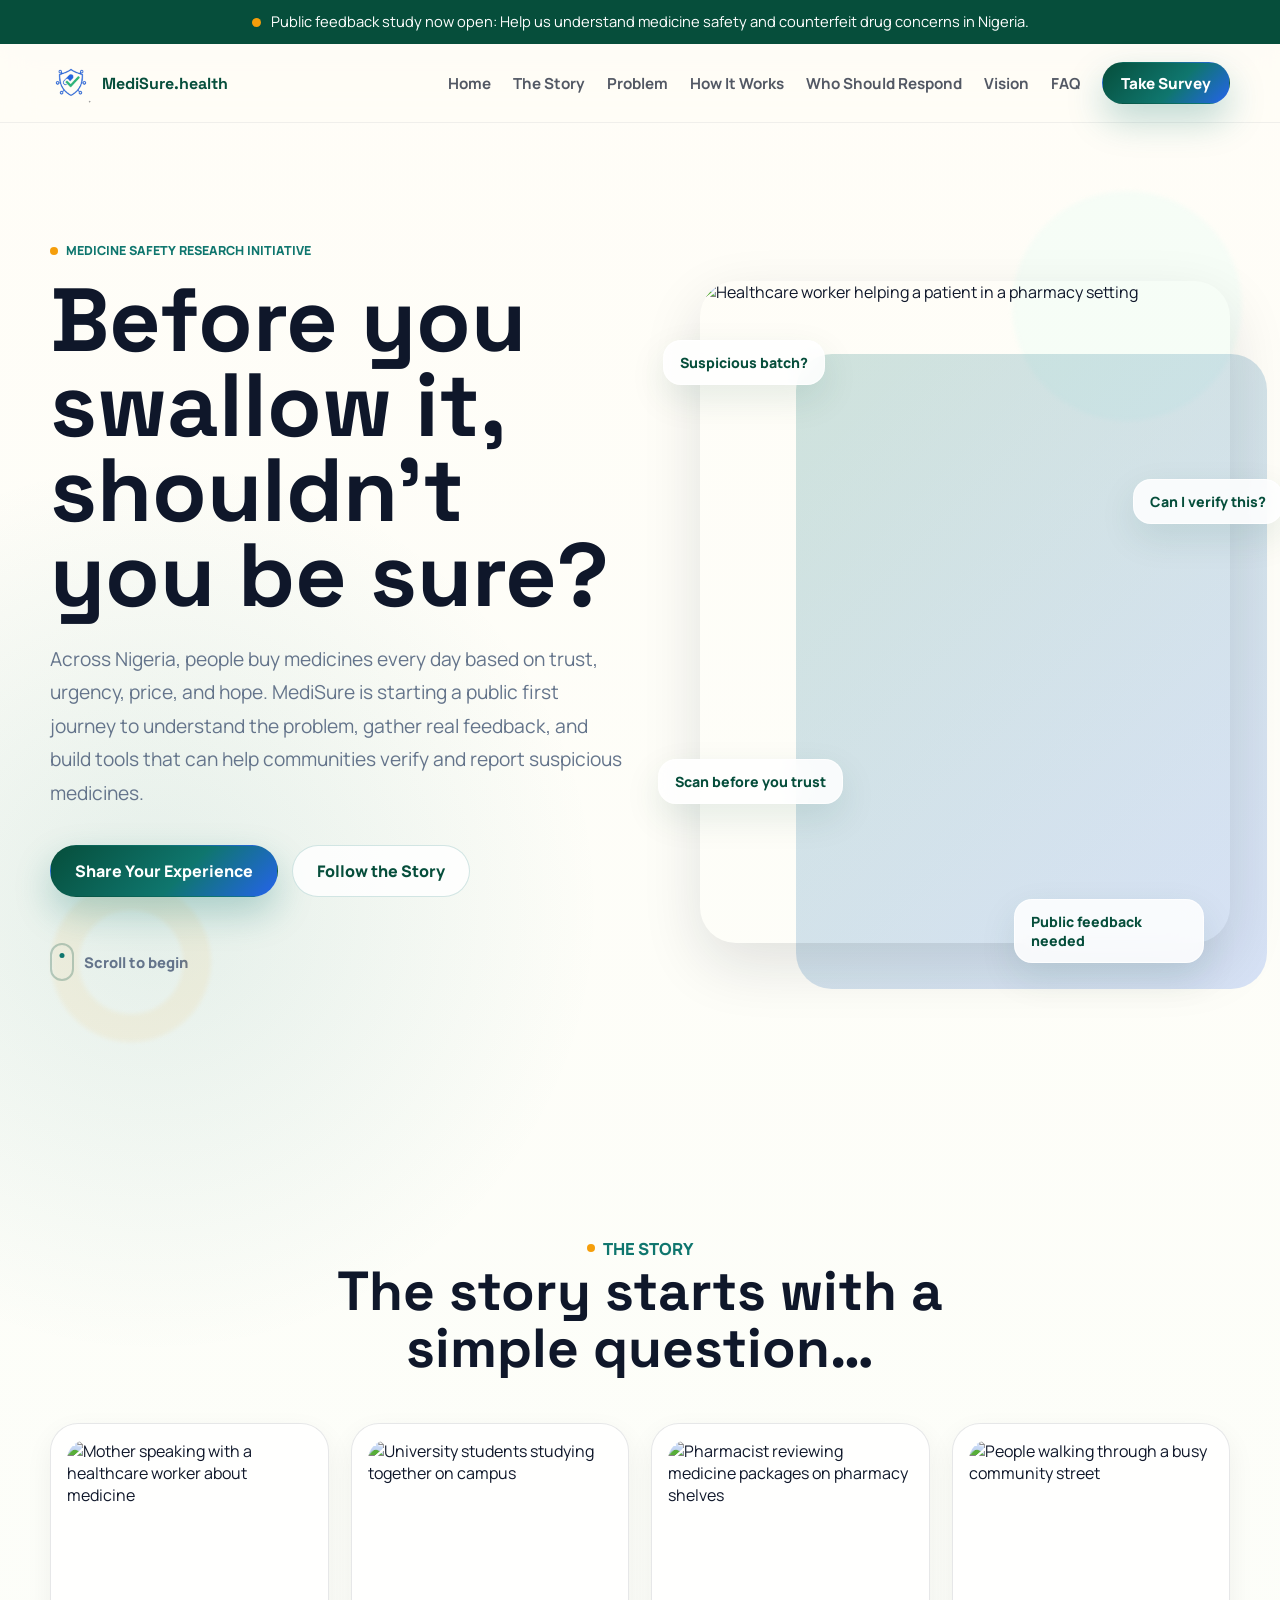
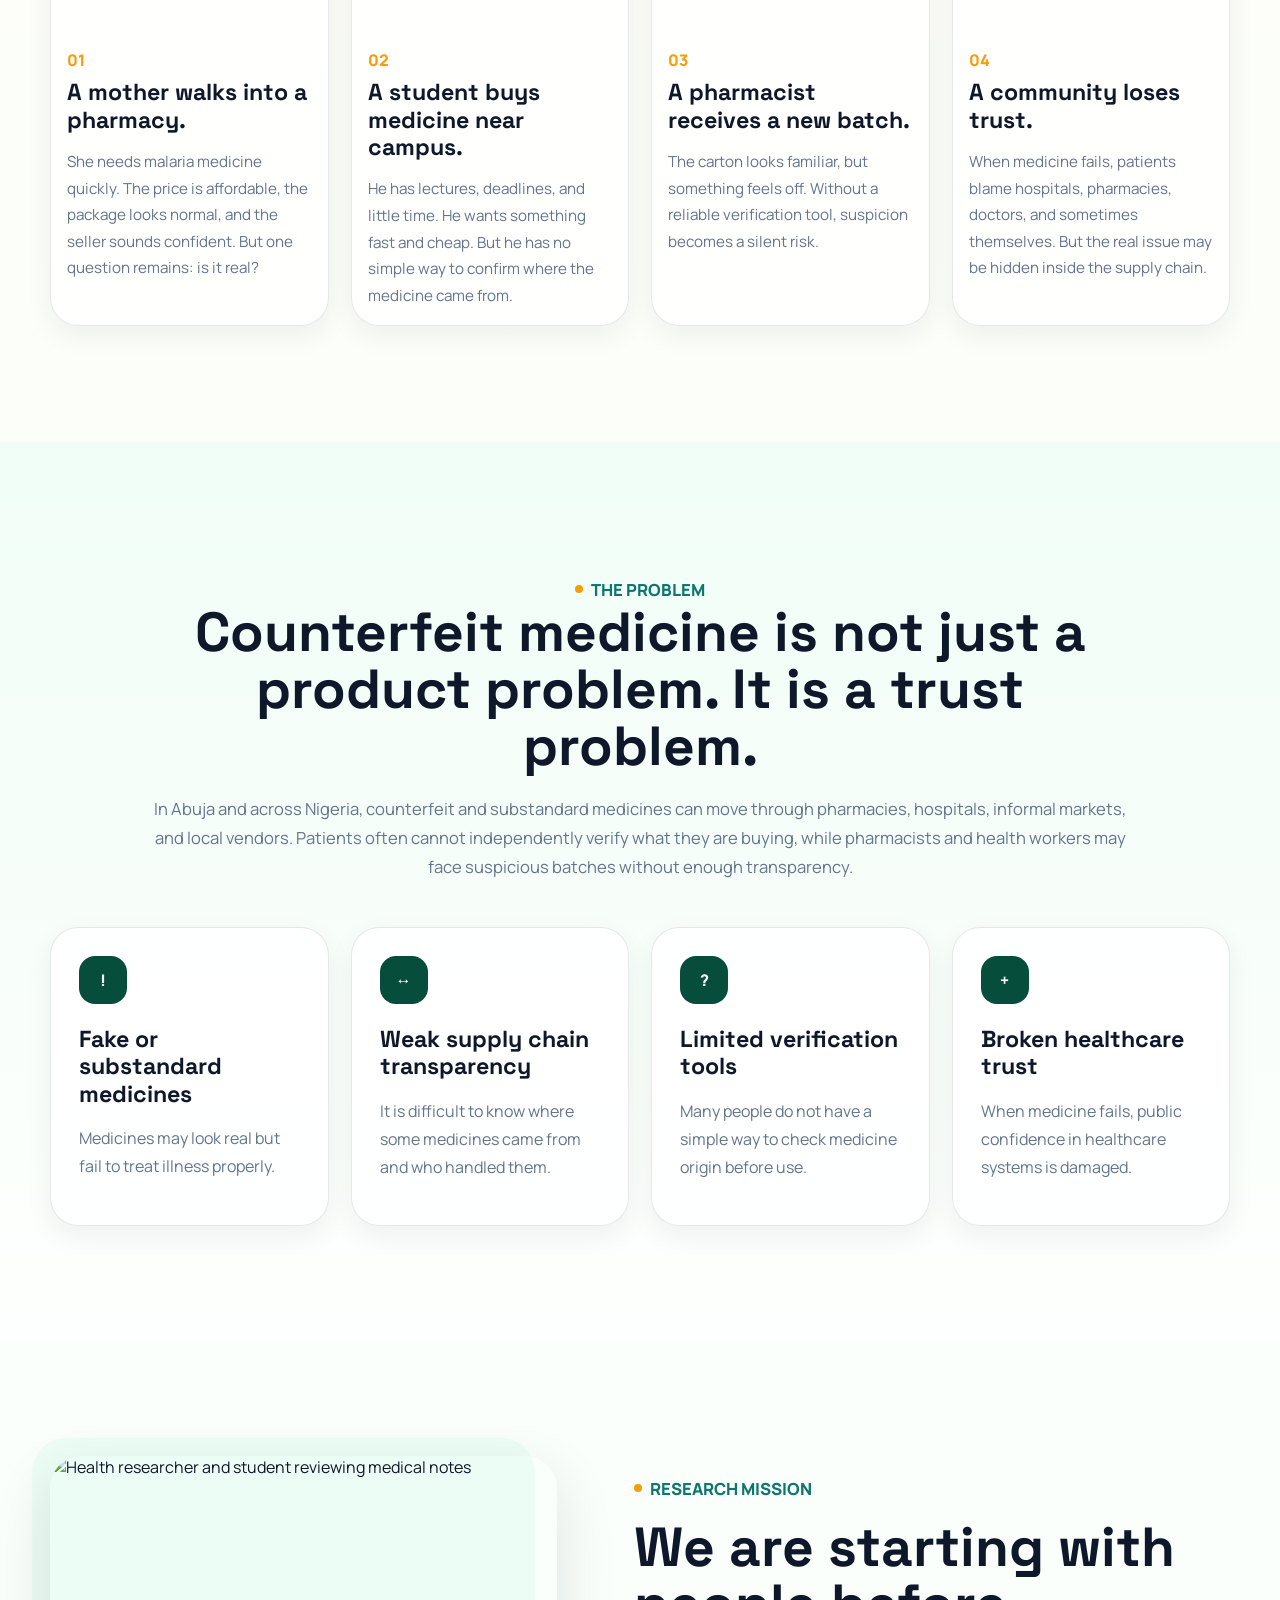
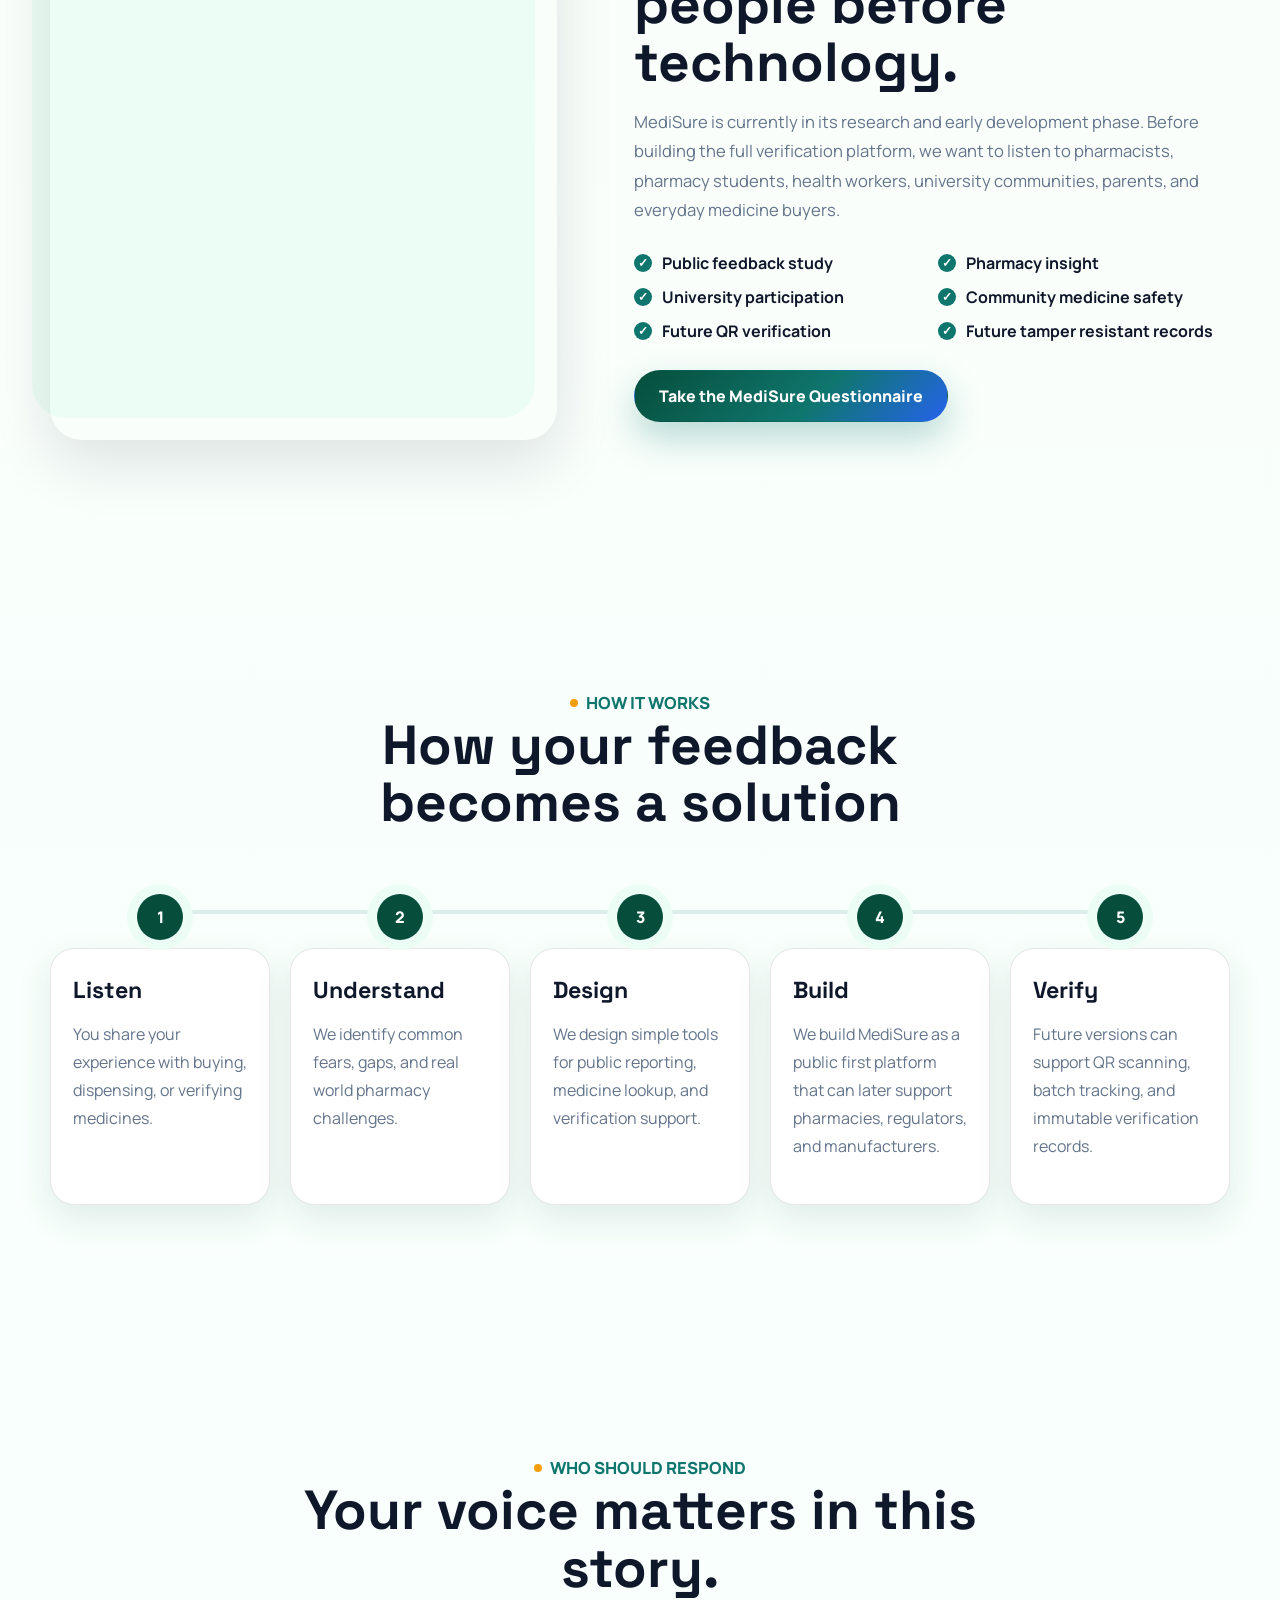
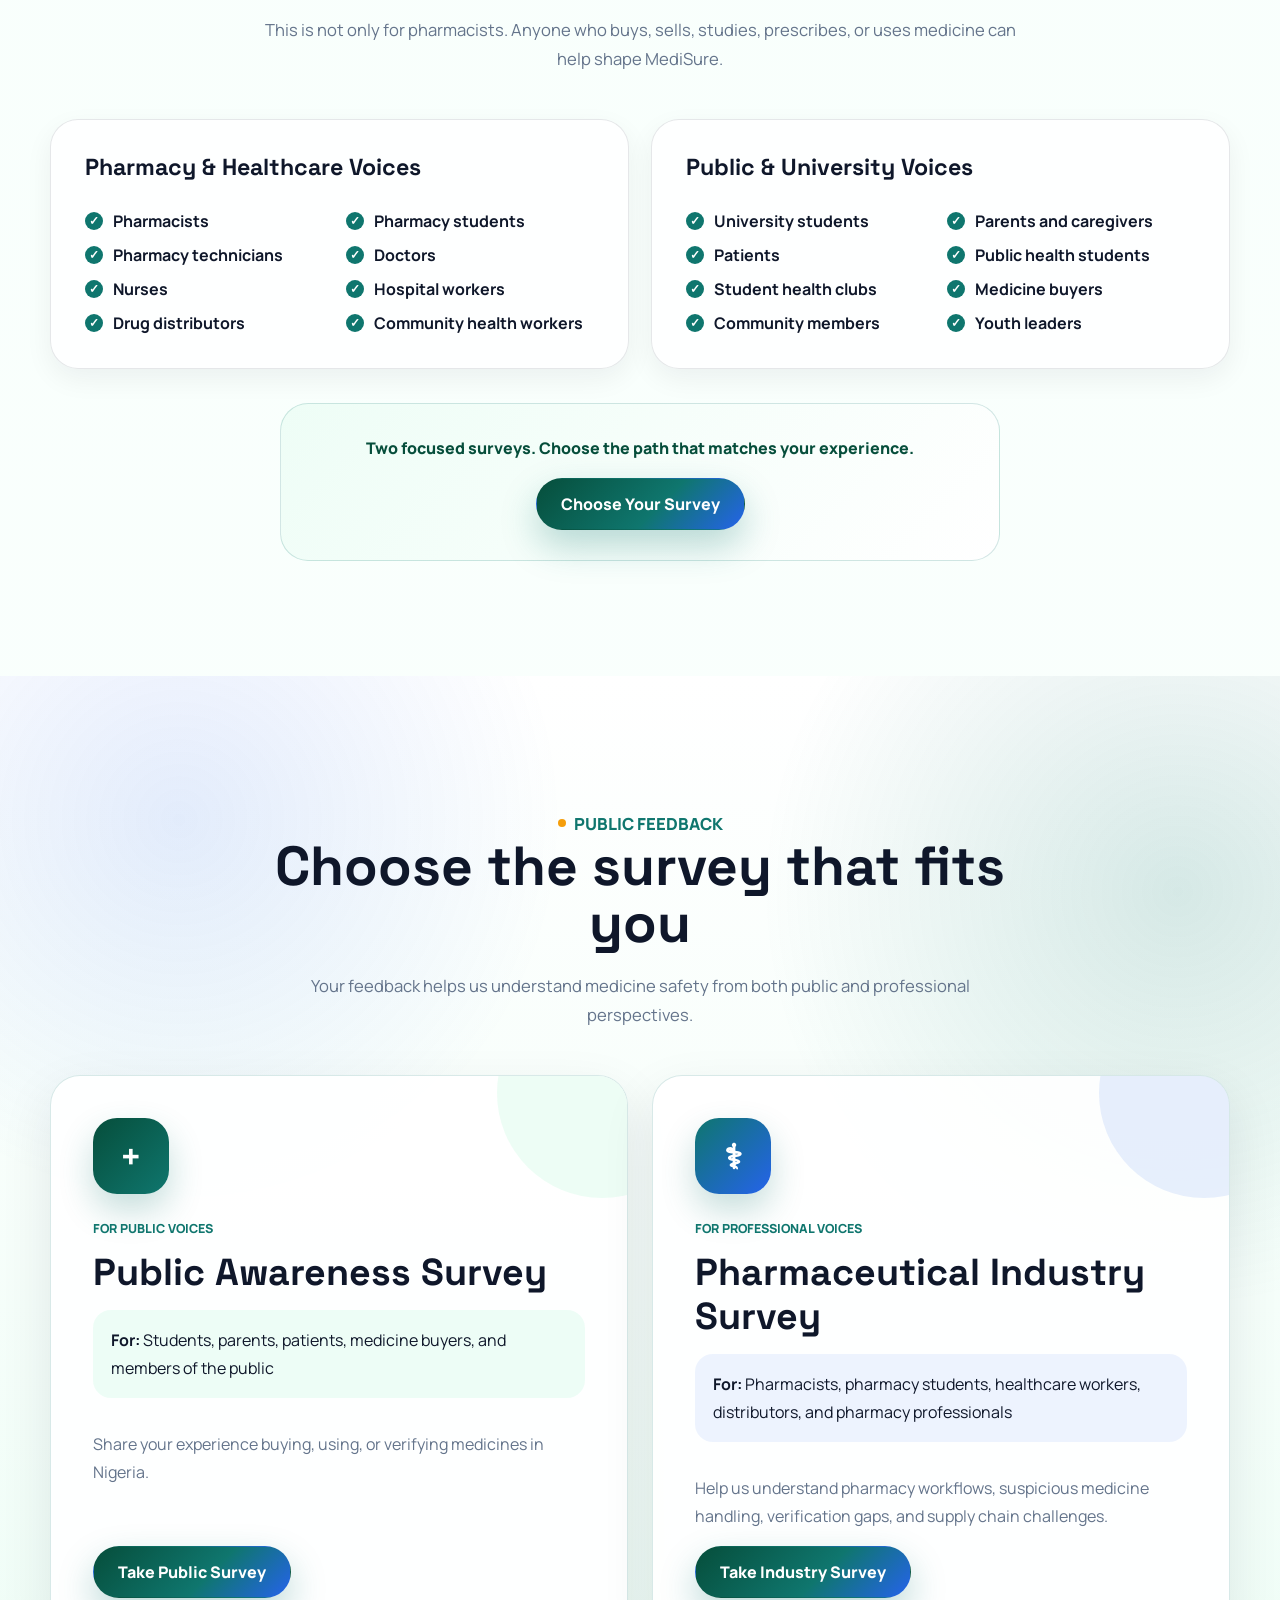
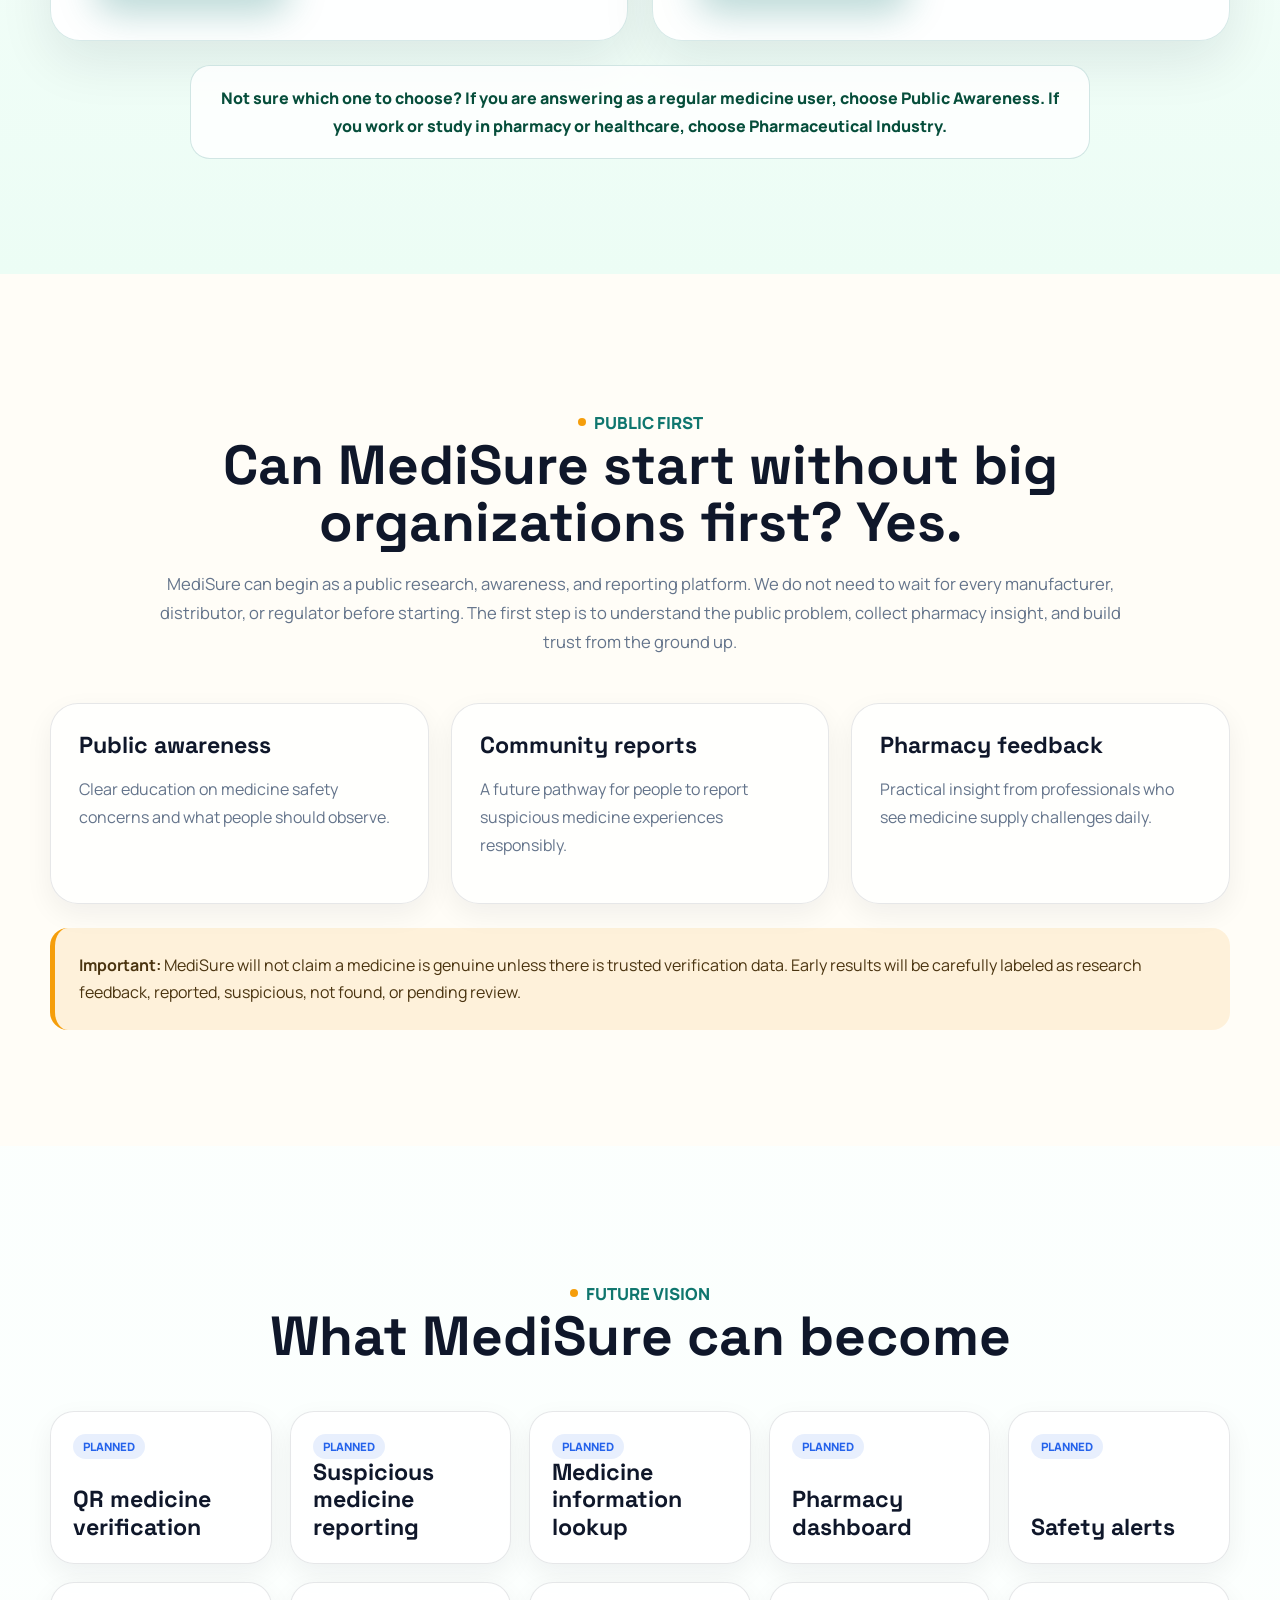
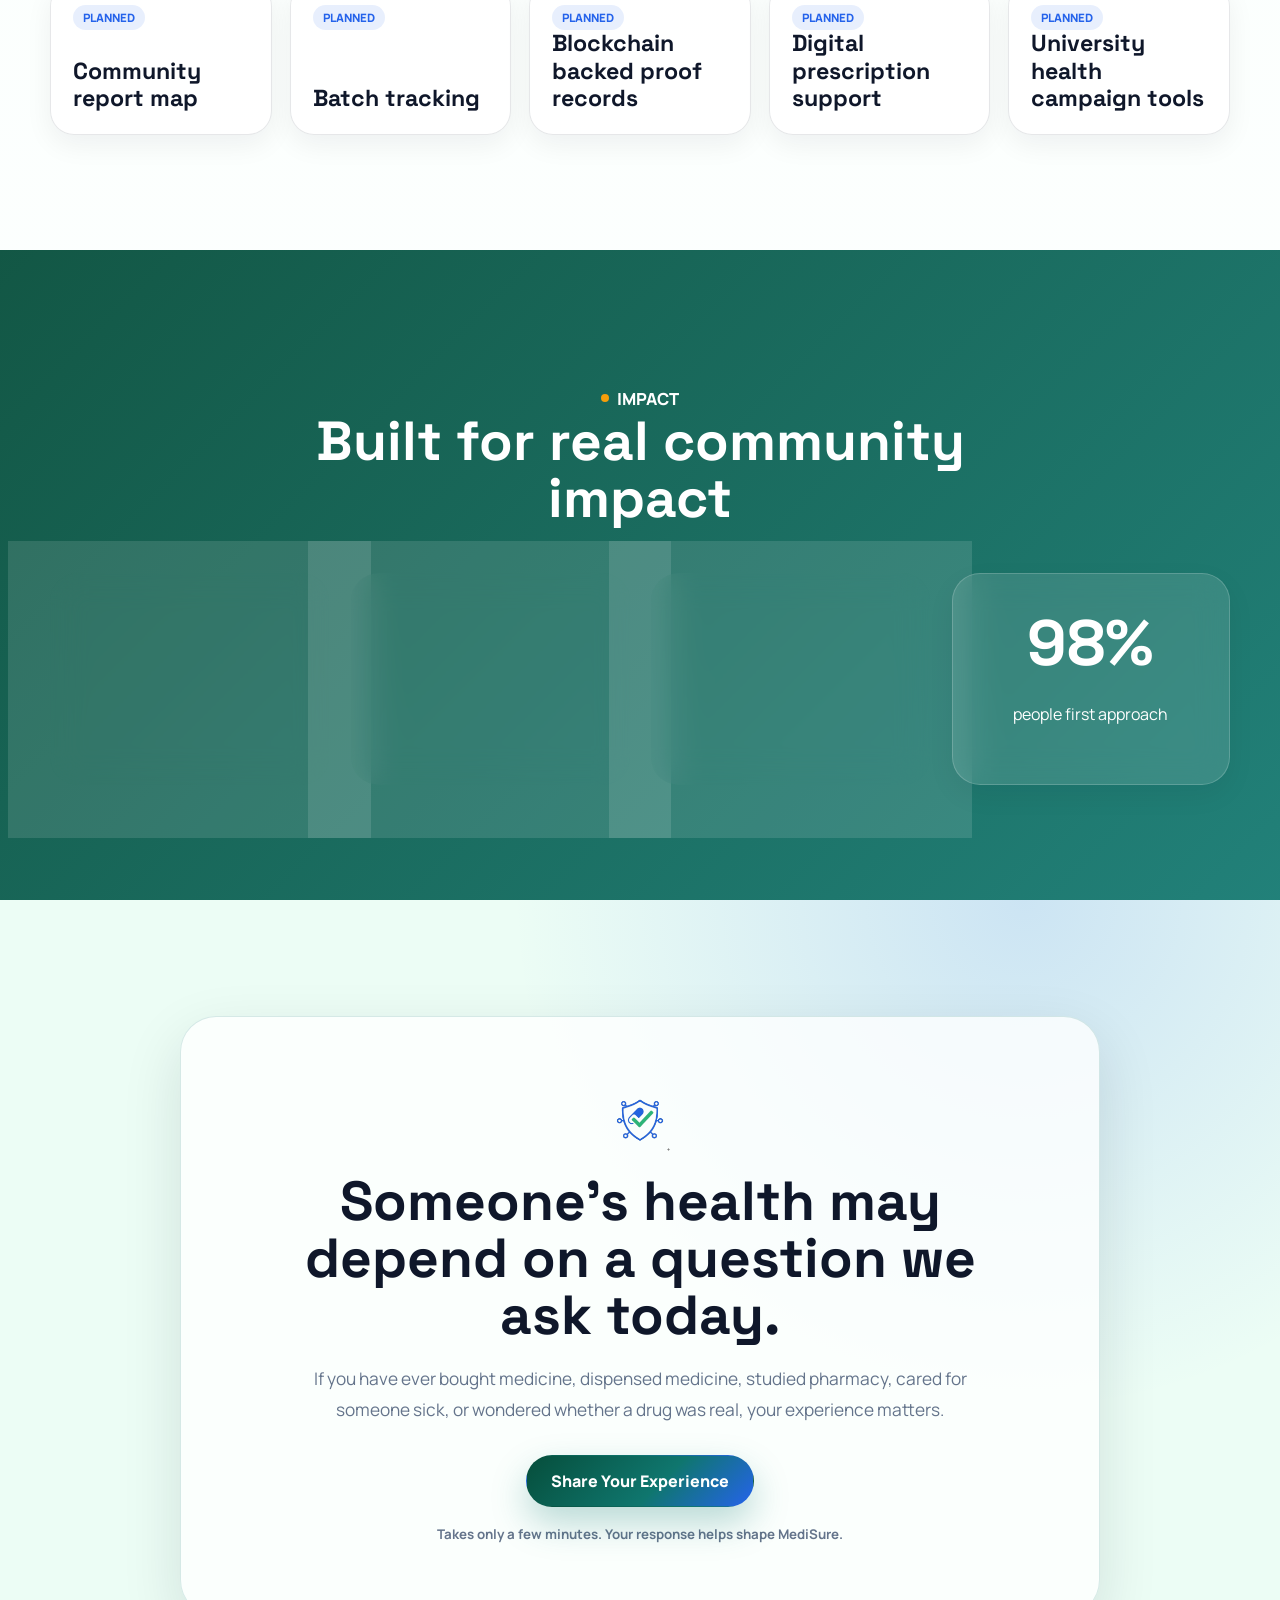
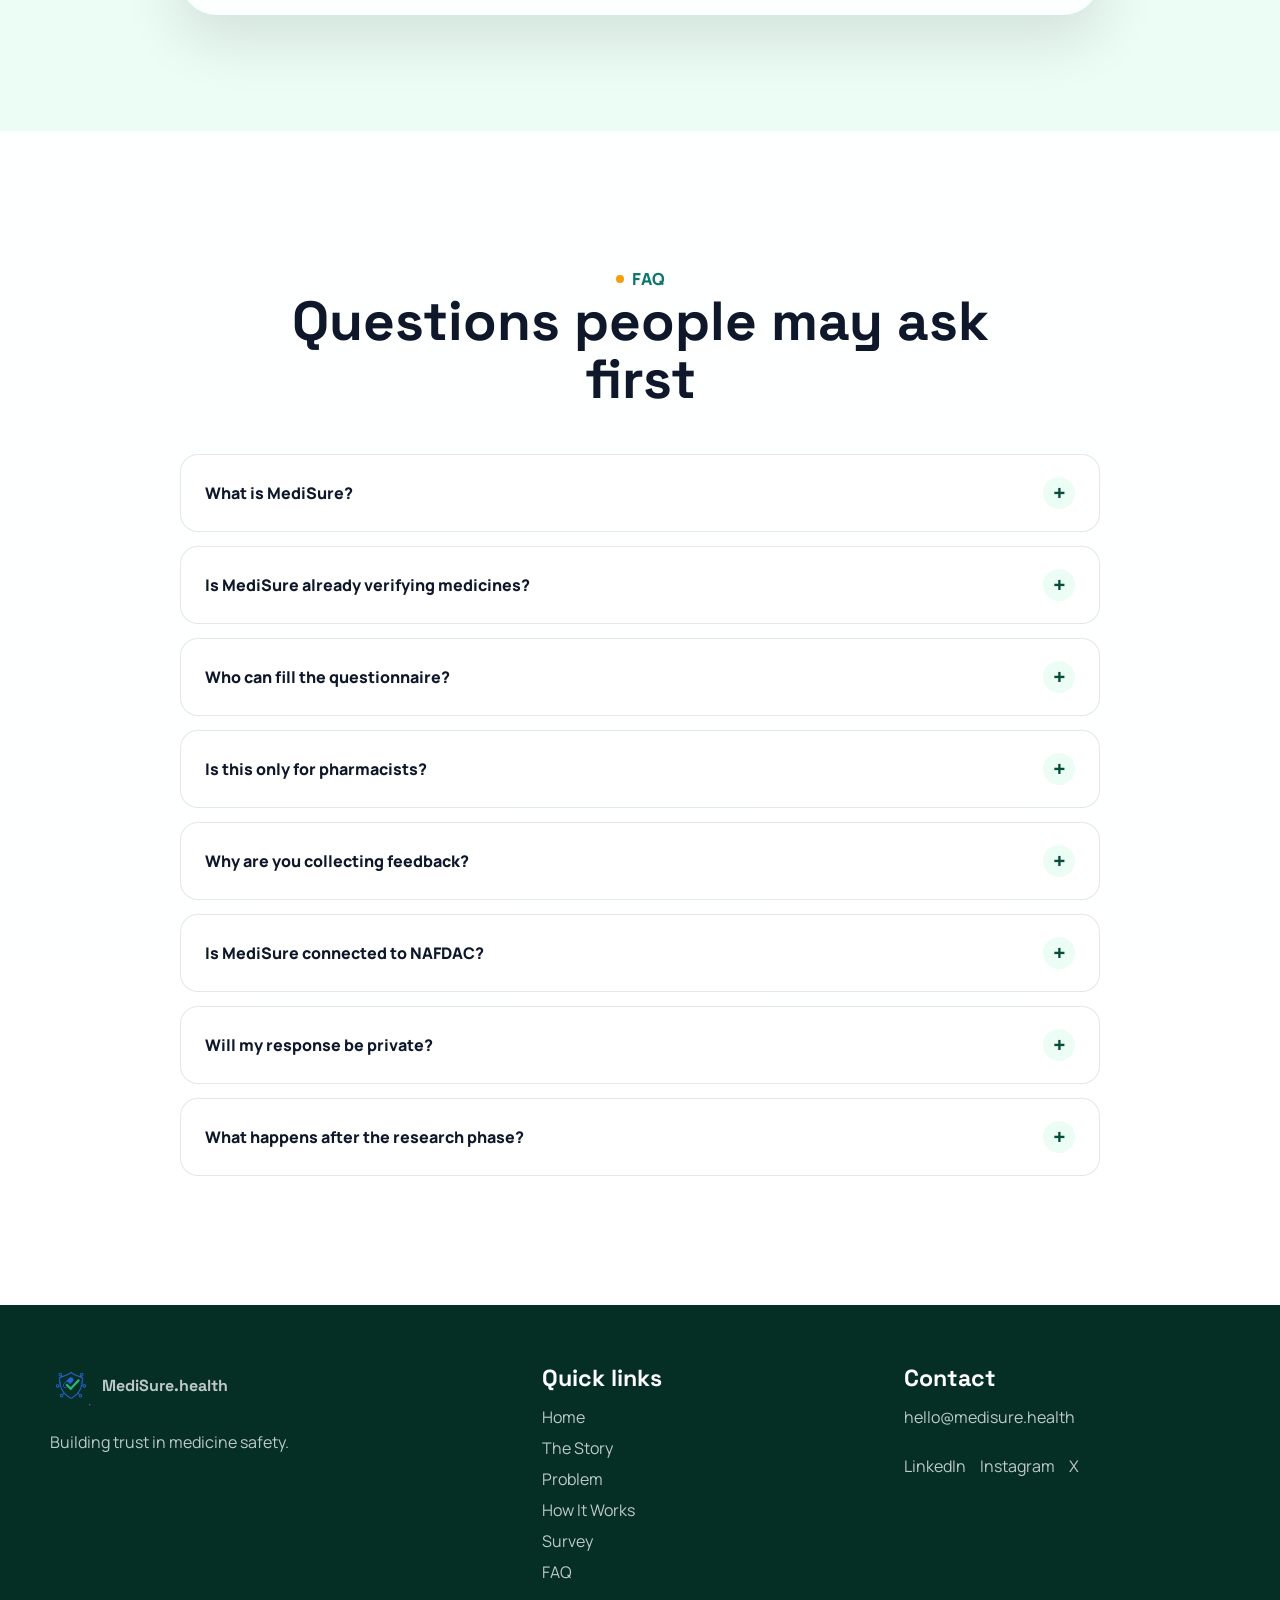
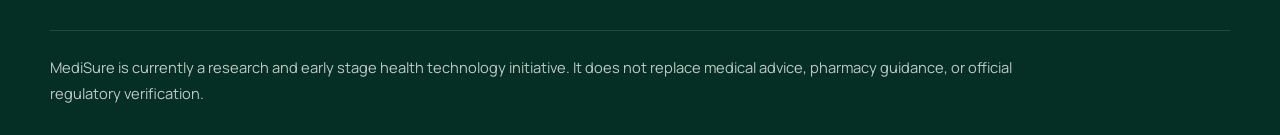
==== commit 0b8c3f43: "Add guided MediSure survey choices" ====
--- a/index.html
+++ b/index.html
@@ -56,7 +56,7 @@
         <a href="#respond">Who Should Respond</a>
         <a href="#vision">Vision</a>
         <a href="#faq">FAQ</a>
-        <a class="btn btn--small btn--primary survey-link" href="#">Take Survey</a>
+        <a class="btn btn--small btn--primary" href="#surveys">Take Survey</a>
       </div>
     </nav>
   </header>
@@ -71,7 +71,7 @@
           <h1 class="reveal">Before you swallow it, shouldn’t you be sure?</h1>
           <p class="hero__lead reveal">Across Nigeria, people buy medicines every day based on trust, urgency, price, and hope. MediSure is starting a public first journey to understand the problem, gather real feedback, and build tools that can help communities verify and report suspicious medicines.</p>
           <div class="hero__actions reveal">
-            <a class="btn btn--primary survey-link" href="#">Share Your Experience</a>
+            <a class="btn btn--primary" href="#surveys">Share Your Experience</a>
             <a class="btn btn--secondary" href="#story">Follow the Story</a>
           </div>
           <a class="scroll-cue" href="#story" aria-label="Scroll to the story section">
@@ -174,7 +174,7 @@
             <li>Future QR verification</li>
             <li>Future tamper resistant records</li>
           </ul>
-          <a class="btn btn--primary survey-link" href="#">Take the MediSure Questionnaire</a>
+          <a class="btn btn--primary" href="#surveys">Take the MediSure Questionnaire</a>
         </div>
       </div>
     </section>
@@ -252,9 +252,43 @@
           </article>
         </div>
         <div class="center-cta reveal">
-          <p>One survey. Different paths based on your answers.</p>
-          <a class="btn btn--primary survey-link" href="#">Fill the Questionnaire</a>
-        </div>
+          <p>Two focused surveys. Choose the path that matches your experience.</p>
+          <a class="btn btn--primary" href="#surveys">Choose Your Survey</a>
+        </div>
+      </div>
+    </section>
+
+    <section class="surveys section" id="surveys" aria-labelledby="surveys-title">
+      <div class="container">
+        <div class="section-heading reveal">
+          <p class="eyebrow">Public Feedback</p>
+          <h2 id="surveys-title">Choose the survey that fits you</h2>
+          <p>Your feedback helps us understand medicine safety from both public and professional perspectives.</p>
+        </div>
+        <div class="survey-grid">
+          <article class="survey-card survey-card--public reveal">
+            <div class="survey-card__icon" aria-hidden="true">
+              <span>+</span>
+            </div>
+            <p class="survey-card__label">For public voices</p>
+            <h3>Public Awareness Survey</h3>
+            <p class="survey-card__for"><strong>For:</strong> Students, parents, patients, medicine buyers, and members of the public</p>
+            <p>Share your experience buying, using, or verifying medicines in Nigeria.</p>
+            <a class="btn btn--primary public-survey-link" href="https://tally.so/r/xXvZYJ" target="_blank" rel="noopener noreferrer" aria-label="Take the MediSure Public Awareness Survey in a new tab">Take Public Survey</a>
+          </article>
+
+          <article class="survey-card survey-card--industry reveal">
+            <div class="survey-card__icon" aria-hidden="true">
+              <span>⚕</span>
+            </div>
+            <p class="survey-card__label">For professional voices</p>
+            <h3>Pharmaceutical Industry Survey</h3>
+            <p class="survey-card__for"><strong>For:</strong> Pharmacists, pharmacy students, healthcare workers, distributors, and pharmacy professionals</p>
+            <p>Help us understand pharmacy workflows, suspicious medicine handling, verification gaps, and supply chain challenges.</p>
+            <a class="btn btn--primary industry-survey-link" href="https://tally.so/r/xXvXKE" target="_blank" rel="noopener noreferrer" aria-label="Take the MediSure Pharmaceutical Industry Survey in a new tab">Take Industry Survey</a>
+          </article>
+        </div>
+        <p class="survey-guidance reveal">Not sure which one to choose? If you are answering as a regular medicine user, choose Public Awareness. If you work or study in pharmacy or healthcare, choose Pharmaceutical Industry.</p>
       </div>
     </section>
 
@@ -326,7 +360,7 @@
         <img src="assets/images/logo.png" alt="MediSure.health logo">
         <h2>Someone’s health may depend on a question we ask today.</h2>
         <p>If you have ever bought medicine, dispensed medicine, studied pharmacy, cared for someone sick, or wondered whether a drug was real, your experience matters.</p>
-        <a class="btn btn--primary btn--glow survey-link" href="#">Share Your Experience</a>
+        <a class="btn btn--primary btn--glow" href="#surveys">Share Your Experience</a>
         <small>Takes only a few minutes. Your response helps shape MediSure.</small>
       </div>
     </section>
@@ -390,7 +424,7 @@
         <a href="#story">The Story</a>
         <a href="#problem">Problem</a>
         <a href="#how">How It Works</a>
-        <a class="survey-link" href="#">Survey</a>
+        <a href="#surveys">Survey</a>
         <a href="#faq">FAQ</a>
       </div>
       <div>
--- a/style.css
+++ b/style.css
@@ -51,6 +51,12 @@
   text-decoration: none;
 }
 
+a:focus-visible,
+button:focus-visible {
+  outline: 3px solid rgba(37, 99, 235, 0.55);
+  outline-offset: 4px;
+}
+
 p {
   color: var(--gray);
   line-height: 1.75;
@@ -720,6 +726,140 @@
   margin-top: 0;
   color: var(--green);
   font-weight: 900;
+}
+
+.surveys {
+  overflow: hidden;
+  background:
+    radial-gradient(circle at 14% 12%, rgba(37, 99, 235, 0.12), transparent 24rem),
+    radial-gradient(circle at 92% 18%, rgba(15, 118, 110, 0.16), transparent 26rem),
+    linear-gradient(180deg, #ffffff, var(--mint));
+}
+
+.survey-grid {
+  display: grid;
+  grid-template-columns: repeat(2, minmax(0, 1fr));
+  gap: 24px;
+}
+
+.survey-card {
+  position: relative;
+  min-height: 100%;
+  display: flex;
+  flex-direction: column;
+  align-items: flex-start;
+  padding: clamp(26px, 4vw, 42px);
+  overflow: hidden;
+  border: 1px solid rgba(15, 118, 110, 0.16);
+  border-radius: 30px;
+  background: rgba(255, 255, 255, 0.9);
+  box-shadow: 0 20px 54px rgba(15, 23, 42, 0.09);
+  transition: transform var(--ease), box-shadow var(--ease), border-color var(--ease);
+}
+
+.survey-card::before {
+  position: absolute;
+  width: 210px;
+  height: 210px;
+  right: -80px;
+  top: -88px;
+  border-radius: 50%;
+  background: rgba(236, 253, 245, 0.92);
+  content: "";
+  transition: transform var(--ease), background var(--ease);
+}
+
+.survey-card--industry::before {
+  background: rgba(37, 99, 235, 0.1);
+}
+
+.survey-card:hover {
+  transform: translateY(-9px);
+  border-color: rgba(37, 99, 235, 0.26);
+  box-shadow: 0 28px 70px rgba(6, 78, 59, 0.15);
+}
+
+.survey-card:hover::before {
+  transform: scale(1.16);
+}
+
+.survey-card__icon {
+  position: relative;
+  z-index: 1;
+  width: 76px;
+  height: 76px;
+  display: grid;
+  place-items: center;
+  margin-bottom: 24px;
+  border-radius: 24px;
+  color: var(--white);
+  background: linear-gradient(135deg, var(--green), var(--teal));
+  box-shadow: 0 16px 34px rgba(15, 118, 110, 0.24);
+}
+
+.survey-card--industry .survey-card__icon {
+  background: linear-gradient(135deg, var(--teal), var(--blue));
+}
+
+.survey-card__icon span {
+  font-size: 2.15rem;
+  font-weight: 900;
+  line-height: 1;
+}
+
+.survey-card__label {
+  margin: 0 0 10px;
+  color: var(--teal);
+  font-size: 0.78rem;
+  font-weight: 900;
+  text-transform: uppercase;
+}
+
+.survey-card h2,
+.survey-card h3 {
+  font-size: clamp(1.6rem, 3vw, 2.35rem);
+}
+
+.survey-card h2 {
+  line-height: 1.08;
+}
+
+.survey-card p {
+  position: relative;
+  z-index: 1;
+}
+
+.survey-card__for {
+  padding: 16px 18px;
+  border-radius: 18px;
+  color: var(--text);
+  background: rgba(236, 253, 245, 0.9);
+}
+
+.survey-card--industry .survey-card__for {
+  background: rgba(37, 99, 235, 0.08);
+}
+
+.survey-card .btn {
+  margin-top: auto;
+}
+
+.survey-guidance {
+  max-width: 900px;
+  margin: 24px auto 0;
+  padding: 18px 22px;
+  border: 1px solid rgba(15, 118, 110, 0.18);
+  border-radius: 20px;
+  text-align: center;
+  color: var(--green);
+  background: rgba(255, 255, 255, 0.82);
+  font-weight: 800;
+}
+
+.surveys--standalone {
+  min-height: 72vh;
+  display: flex;
+  align-items: center;
 }
 
 .public-first {
@@ -1090,6 +1230,22 @@
     transform: translateY(0);
   }
 
+  .nav-menu--static {
+    position: static;
+    display: flex;
+    flex-wrap: wrap;
+    justify-content: flex-end;
+    width: auto;
+    padding: 0;
+    border: 0;
+    border-radius: 0;
+    background: transparent;
+    box-shadow: none;
+    opacity: 1;
+    visibility: visible;
+    transform: none;
+  }
+
   .nav-menu a {
     padding: 12px 10px;
   }
@@ -1126,6 +1282,7 @@
   }
 
   .respond-grid,
+  .survey-grid,
   .public-grid,
   .stats-grid,
   .footer__grid {
@@ -1180,6 +1337,7 @@
   .story-card,
   .problem-card,
   .voice-card,
+  .survey-card,
   .mini-card,
   .stat-card,
   .center-cta {
